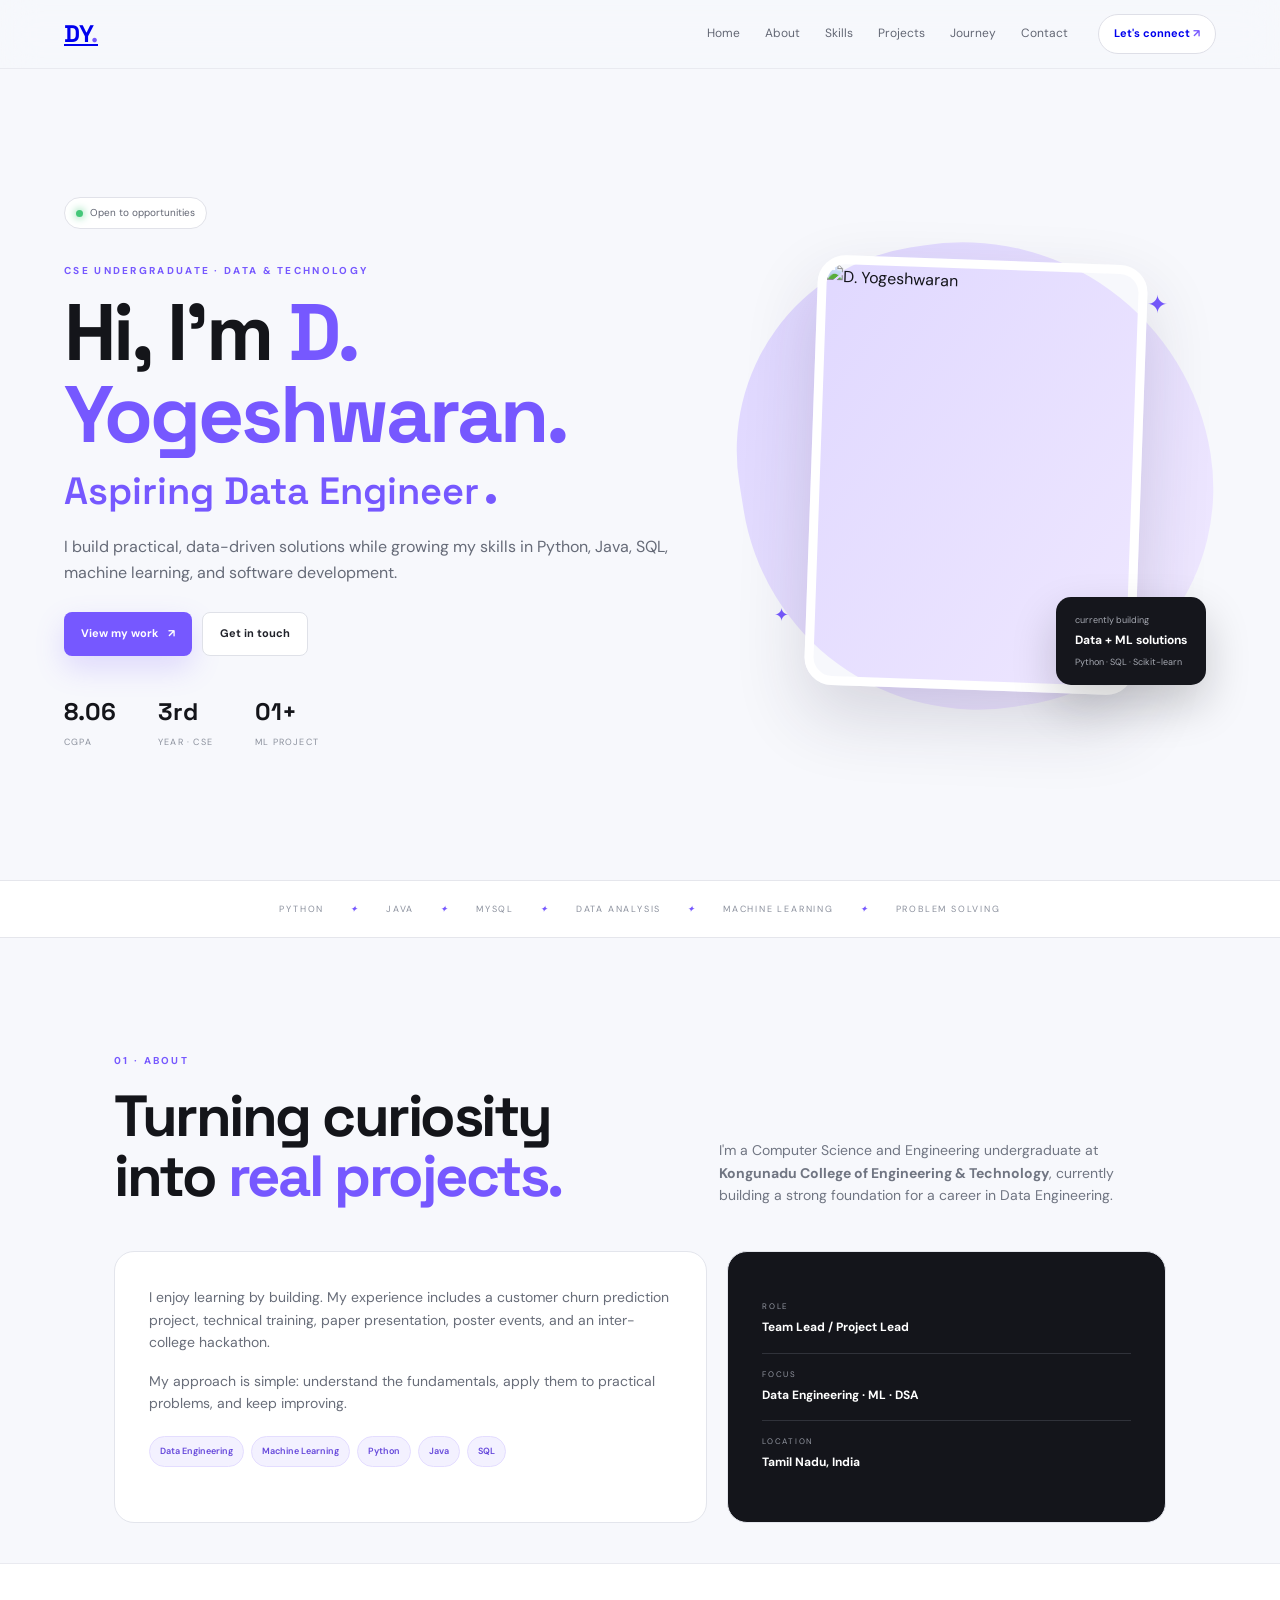
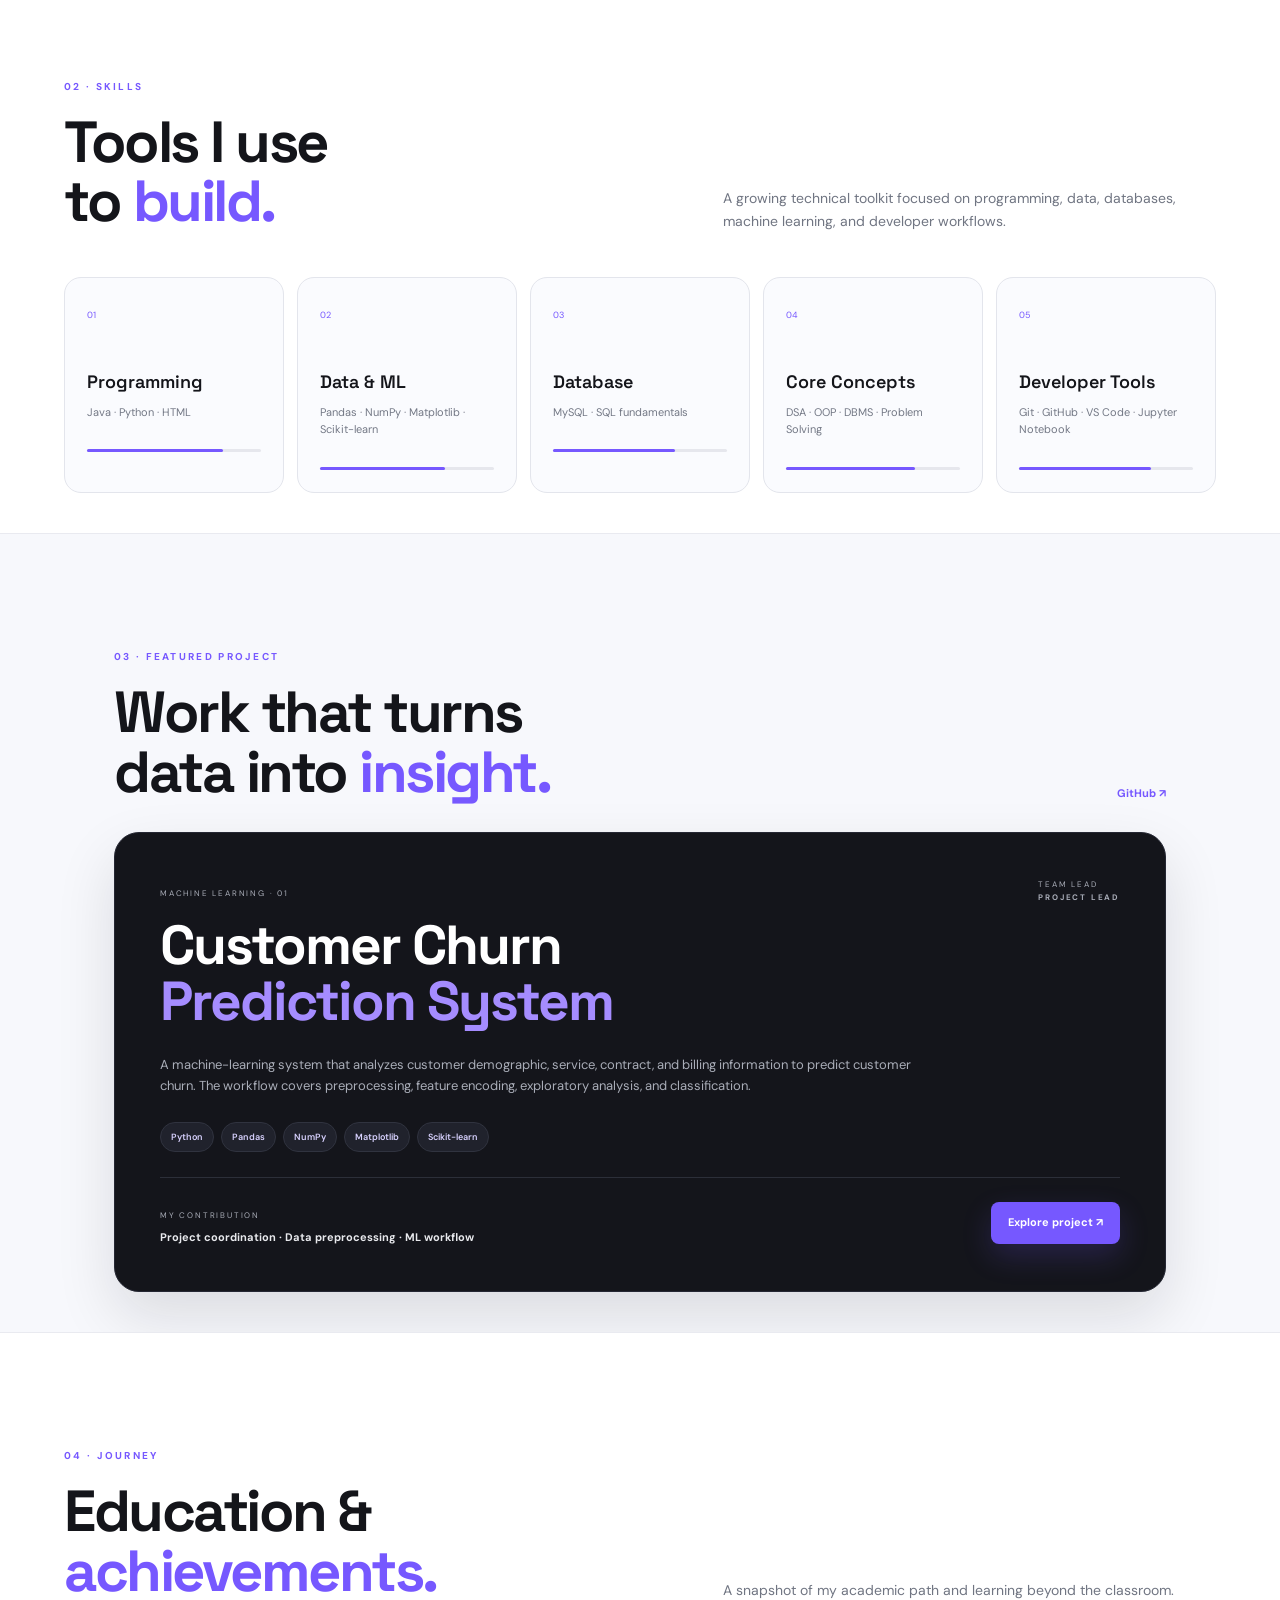
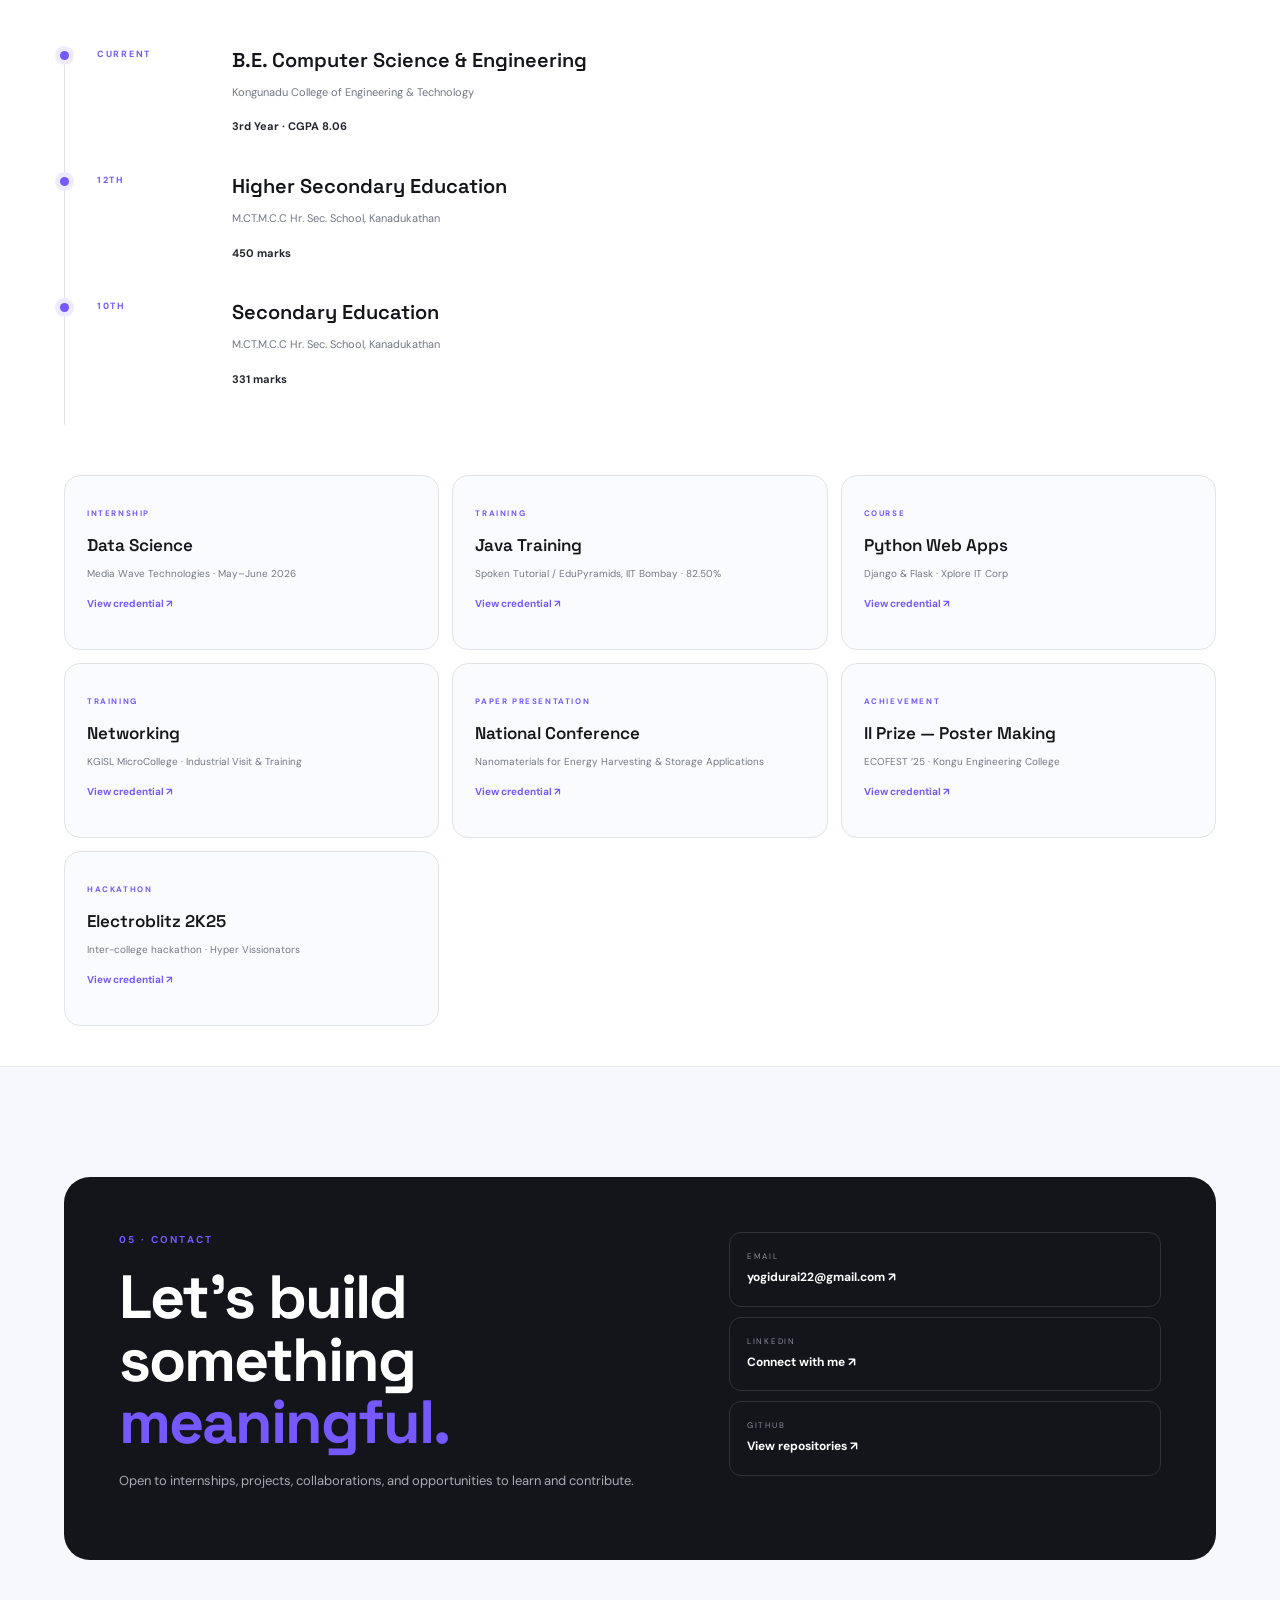
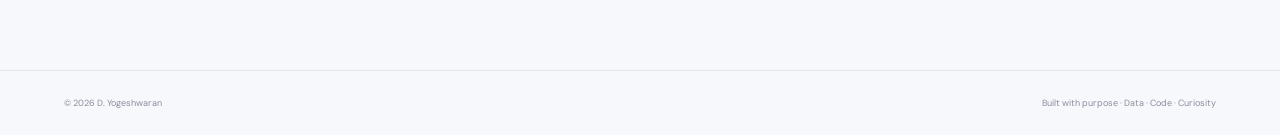
==== index.html @ 5571474c "Add files via upload" ====
<!DOCTYPE html>
<html lang="en">
<head>
<meta charset="UTF-8"><meta name="viewport" content="width=device-width,initial-scale=1.0">
<meta name="description" content="D. Yogeshwaran — CSE undergraduate and aspiring Data Engineer portfolio.">
<title>D. Yogeshwaran — Aspiring Data Engineer</title>
<link rel="preconnect" href="https://fonts.googleapis.com"><link rel="preconnect" href="https://fonts.gstatic.com" crossorigin>
<link href="https://fonts.googleapis.com/css2?family=DM+Sans:wght@400;500;600;700&family=Space+Grotesk:wght@500;600;700&display=swap" rel="stylesheet">
<link rel="stylesheet" href="style.css">
</head>
<body>
<div class="progress" id="progress"></div>
<header class="nav-wrap"><div class="nav">
<a class="logo" href="#home">DY<span>.</span></a>
<button class="hamb" id="hamb">☰</button>
<nav id="nav"><a href="#home">Home</a><a href="#about">About</a><a href="#skills">Skills</a><a href="#projects">Projects</a><a href="#journey">Journey</a><a href="#contact">Contact</a></nav>
<a class="nav-pill" href="mailto:yogidurai22@gmail.com">Let's connect <b>↗</b></a>
</div></header>
<main>
<section class="hero" id="home"><div class="hero-inner">
<div class="hero-copy reveal"><div class="availability"><span></span> Open to opportunities</div>
<p class="kicker">CSE UNDERGRADUATE · DATA & TECHNOLOGY</p>
<h1>Hi, I'm <span>D. Yogeshwaran.</span></h1>
<h2><span id="typing">Aspiring Data Engineer</span><i></i></h2>
<p class="intro">I build practical, data-driven solutions while growing my skills in Python, Java, SQL, machine learning, and software development.</p>
<div class="hero-buttons"><a class="btn solid" href="#projects">View my work <b>↗</b></a><a class="btn outline" href="#contact">Get in touch</a></div>
<div class="mini-stats"><div><b>8.06</b><small>CGPA</small></div><div><b>3rd</b><small>YEAR · CSE</small></div><div><b>01+</b><small>ML PROJECT</small></div></div></div>
<div class="hero-art reveal delay"><div class="blob"></div><div class="photo-card"><img src="assets/profile.jpg" alt="D. Yogeshwaran"></div><div class="code-card"><span>currently building</span><b>Data + ML solutions</b><small>Python · SQL · Scikit-learn</small></div><div class="spark s1">✦</div><div class="spark s2">✦</div></div>
</div></section>
<div class="ticker"><span>PYTHON</span><i>✦</i><span>JAVA</span><i>✦</i><span>MYSQL</span><i>✦</i><span>DATA ANALYSIS</span><i>✦</i><span>MACHINE LEARNING</span><i>✦</i><span>PROBLEM SOLVING</span></div>
<section class="section" id="about"><div class="section-label">01 · ABOUT</div><div class="split-head"><h2>Turning curiosity<br>into <span>real projects.</span></h2><p>I'm a Computer Science and Engineering undergraduate at <b>Kongunadu College of Engineering & Technology</b>, currently building a strong foundation for a career in Data Engineering.</p></div><div class="about-cards"><div class="about-main"><p>I enjoy learning by building. My experience includes a customer churn prediction project, technical training, paper presentation, poster events, and an inter-college hackathon.</p><p>My approach is simple: understand the fundamentals, apply them to practical problems, and keep improving.</p><div class="tags"><span>Data Engineering</span><span>Machine Learning</span><span>Python</span><span>Java</span><span>SQL</span></div></div><div class="info-card"><div><small>ROLE</small><b>Team Lead / Project Lead</b></div><div><small>FOCUS</small><b>Data Engineering · ML · DSA</b></div><div><small>LOCATION</small><b>Tamil Nadu, India</b></div></div></div></section>
<section class="section soft" id="skills"><div class="section-label">02 · SKILLS</div><div class="split-head"><h2>Tools I use<br>to <span>build.</span></h2><p>A growing technical toolkit focused on programming, data, databases, machine learning, and developer workflows.</p></div><div class="skill-grid">
<article><span>01</span><h3>Programming</h3><p>Java · Python · HTML</p><div class="bar"><i style="width:78%"></i></div></article>
<article><span>02</span><h3>Data & ML</h3><p>Pandas · NumPy · Matplotlib · Scikit-learn</p><div class="bar"><i style="width:72%"></i></div></article>
<article><span>03</span><h3>Database</h3><p>MySQL · SQL fundamentals</p><div class="bar"><i style="width:70%"></i></div></article>
<article><span>04</span><h3>Core Concepts</h3><p>DSA · OOP · DBMS · Problem Solving</p><div class="bar"><i style="width:74%"></i></div></article>
<article><span>05</span><h3>Developer Tools</h3><p>Git · GitHub · VS Code · Jupyter Notebook</p><div class="bar"><i style="width:76%"></i></div></article>
</div></section>
<section class="section" id="projects"><div class="section-label">03 · FEATURED PROJECT</div><div class="project-head"><h2>Work that turns<br>data into <span>insight.</span></h2><a href="https://github.com/yogidurai22-eng/customer-churn-prediction-system" target="_blank" rel="noopener">GitHub ↗</a></div><article class="project-card"><div class="project-top"><div><small>MACHINE LEARNING · 01</small><h3>Customer Churn<br><span>Prediction System</span></h3></div><div class="role">TEAM LEAD<br><b>PROJECT LEAD</b></div></div><p>A machine-learning system that analyzes customer demographic, service, contract, and billing information to predict customer churn. The workflow covers preprocessing, feature encoding, exploratory analysis, and classification.</p><div class="project-tags"><span>Python</span><span>Pandas</span><span>NumPy</span><span>Matplotlib</span><span>Scikit-learn</span></div><div class="project-footer"><div><small>MY CONTRIBUTION</small><b>Project coordination · Data preprocessing · ML workflow</b></div><a class="btn solid" href="project-details.html">Explore project ↗</a></div></article></section>
<section class="section soft" id="journey"><div class="section-label">04 · JOURNEY</div><div class="split-head"><h2>Education &<br><span>achievements.</span></h2><p>A snapshot of my academic path and learning beyond the classroom.</p></div><div class="timeline">
<div class="timeline-item"><span>CURRENT</span><div><h3>B.E. Computer Science & Engineering</h3><p>Kongunadu College of Engineering & Technology</p><b>3rd Year · CGPA 8.06</b></div></div>
<div class="timeline-item"><span>12TH</span><div><h3>Higher Secondary Education</h3><p>M.CT.M.C.C Hr. Sec. School, Kanadukathan</p><b>450 marks</b></div></div>
<div class="timeline-item"><span>10TH</span><div><h3>Secondary Education</h3><p>M.CT.M.C.C Hr. Sec. School, Kanadukathan</p><b>331 marks</b></div></div></div>
<div class="credential-grid">
<a href="assets/data-science-internship.pdf" target="_blank"><small>INTERNSHIP</small><h3>Data Science</h3><p>Media Wave Technologies · May–June 2026</p><b>View credential ↗</b></a>
<a href="assets/java-training.pdf" target="_blank"><small>TRAINING</small><h3>Java Training</h3><p>Spoken Tutorial / EduPyramids, IIT Bombay · 82.50%</p><b>View credential ↗</b></a>
<a href="assets/django-flask-course.pdf" target="_blank"><small>COURSE</small><h3>Python Web Apps</h3><p>Django & Flask · Xplore IT Corp</p><b>View credential ↗</b></a>
<a href="assets/networking-training.pdf" target="_blank"><small>TRAINING</small><h3>Networking</h3><p>KGISL MicroCollege · Industrial Visit & Training</p><b>View credential ↗</b></a>
<a href="assets/paper-presentation.pdf" target="_blank"><small>PAPER PRESENTATION</small><h3>National Conference</h3><p>Nanomaterials for Energy Harvesting & Storage Applications</p><b>View credential ↗</b></a>
<a href="assets/ecofest-poster-prize.pdf" target="_blank"><small>ACHIEVEMENT</small><h3>II Prize — Poster Making</h3><p>ECOFEST ’25 · Kongu Engineering College</p><b>View credential ↗</b></a>
<a href="assets/electroblitz-hackathon.pdf" target="_blank"><small>HACKATHON</small><h3>Electroblitz 2K25</h3><p>Inter-college hackathon · Hyper Vissionators</p><b>View credential ↗</b></a>
</div></section>
<section class="contact" id="contact"><div class="contact-inner"><div><div class="section-label">05 · CONTACT</div><h2>Let's build something<br><span>meaningful.</span></h2><p>Open to internships, projects, collaborations, and opportunities to learn and contribute.</p></div><div class="contact-links"><a href="mailto:yogidurai22@gmail.com"><small>EMAIL</small><b>yogidurai22@gmail.com ↗</b></a><a href="https://www.linkedin.com/in/yogesh-waran-430379343" target="_blank" rel="noopener"><small>LINKEDIN</small><b>Connect with me ↗</b></a><a href="https://github.com/yogidurai22-eng" target="_blank" rel="noopener"><small>GITHUB</small><b>View repositories ↗</b></a></div></div></section>
</main><footer><span>© 2026 D. Yogeshwaran</span><span>Built with purpose · Data · Code · Curiosity</span></footer>
<script src="script.js"></script></body></html>
---- style.css ----
*{box-sizing:border-box}html{scroll-behavior:smooth;scroll-padding-top:90px}body{margin:0;background:#f7f8fc;color:#14151a;font-family:'DM Sans',sans-serif;line-height:1.6}.progress{position:fixed;z-index:100;left:0;top:0;height:3px;background:linear-gradient(90deg,#7658ff,#a76bff);width:0}.nav-wrap{position:fixed;z-index:50;top:0;left:0;right:0;padding:14px 5%;background:rgba(247,248,252,.78);backdrop-filter:blur(18px);border-bottom:1px solid #e9eaf0}.nav{max-width:1180px;margin:auto;display:flex;align-items:center;gap:30px}.logo{font:700 24px 'Space Grotesk';margin-right:auto}.logo span,h1 span,h2 span,.section-label,.kicker{color:#7658ff}.nav nav{display:flex;gap:25px}.nav nav a{font-size:12px;color:#636875;text-decoration:none}.nav nav a:hover{color:#14151a}.nav-pill{font-size:11px;font-weight:700;text-decoration:none;border:1px solid #dedfe7;padding:10px 15px;border-radius:30px;background:#fff}.nav-pill b{color:#7658ff}.hamb{display:none;border:0;background:none;font-size:21px}.hero{padding:150px 5% 80px;overflow:hidden}.hero-inner{max-width:1180px;margin:auto;display:grid;grid-template-columns:1.12fr .88fr;align-items:center;gap:60px;min-height:650px}.availability{display:inline-flex;align-items:center;gap:7px;padding:7px 11px;border:1px solid #e1e2e9;background:#fff;border-radius:30px;font-size:10px;color:#616572;margin-bottom:24px}.availability span{width:7px;height:7px;border-radius:50%;background:#44c779;box-shadow:0 0 8px #44c779}.kicker{font-size:10px;letter-spacing:2.3px;font-weight:700}.hero h1{font:700 clamp(50px,6.5vw,80px)/1.02 'Space Grotesk';letter-spacing:-3px;margin:13px 0}.hero h2{font:600 clamp(25px,3vw,38px)/1.2 'Space Grotesk';margin:0}.hero h2 i{display:inline-block;width:10px;height:10px;background:#7658ff;border-radius:50%;margin-left:7px}.intro{max-width:650px;color:#666b78;font-size:16px;margin:20px 0 27px}.hero-buttons{display:flex;gap:10px;flex-wrap:wrap}.btn{display:inline-flex;align-items:center;gap:10px;padding:12px 17px;border-radius:8px;text-decoration:none;font-size:11px;font-weight:700;transition:.25s}.btn.solid{background:#7658ff;color:#fff;box-shadow:0 12px 30px rgba(118,88,255,.2)}.btn.solid:hover{transform:translateY(-2px)}.btn.outline{border:1px solid #dfe1e8;background:#fff;color:#20222a}.mini-stats{display:flex;gap:42px;margin-top:40px}.mini-stats b{font:700 24px 'Space Grotesk';display:block}.mini-stats small{font-size:9px;color:#8b909c;letter-spacing:1.2px}.hero-art{position:relative;min-height:560px;display:flex;justify-content:center;align-items:center}.blob{position:absolute;width:470px;height:470px;border-radius:45% 55% 48% 52%;background:linear-gradient(135deg,#ded6ff,#f0e9ff);transform:rotate(-9deg)}.photo-card{position:relative;z-index:2;width:330px;height:430px;border-radius:28px;overflow:hidden;border:9px solid #fff;box-shadow:0 30px 70px rgba(42,36,69,.16);transform:rotate(2deg)}.photo-card img{width:100%;height:100%;object-fit:cover}.code-card{position:absolute;z-index:3;right:2%;bottom:70px;background:#15161c;color:#fff;border-radius:15px;padding:16px 19px;box-shadow:0 20px 45px rgba(15,16,22,.2)}.code-card span,.code-card small{display:block;color:#a7aab3;font-size:9px}.code-card b{display:block;font-size:12px;margin:4px 0}.spark{position:absolute;color:#7658ff;font-size:25px}.s1{top:90px;right:10%}.s2{bottom:125px;left:8%;font-size:18px}.ticker{border-block:1px solid #e5e6ec;display:flex;justify-content:center;gap:26px;align-items:center;height:58px;color:#8b909d;font-size:9px;letter-spacing:1.8px;background:#fff}.ticker i{color:#7658ff}.section{max-width:1180px;margin:auto;padding:115px 5% 40px}.section.soft{max-width:none;background:#fff;border-block:1px solid #e9eaf0}.section.soft>*{max-width:1180px;margin-left:auto;margin-right:auto}.section-label{font-size:10px;letter-spacing:2.3px;font-weight:700;margin-bottom:18px}.split-head{display:grid;grid-template-columns:1fr .85fr;gap:80px;align-items:end;margin-bottom:45px}.split-head h2,.project-head h2{font:700 clamp(38px,5vw,58px)/1.03 'Space Grotesk';letter-spacing:-2.5px;margin:0}.split-head>p{font-size:14px;color:#707582;margin:0}.about-cards{display:grid;grid-template-columns:1.15fr .85fr;gap:20px}.about-main,.info-card{background:#fff;border:1px solid #e3e5ec;border-radius:20px;padding:34px}.about-main p{color:#686d79;font-size:14px;margin-top:0}.about-main p+p{margin-top:16px}.tags{display:flex;flex-wrap:wrap;gap:7px;margin-top:22px}.tags span,.project-tags span{padding:7px 10px;background:#f3f1ff;border:1px solid #e4ddff;color:#6547db;border-radius:30px;font-size:9px;font-weight:600}.info-card{background:#14151b;color:#fff}.info-card div{padding:14px 0;border-bottom:1px solid #30323a}.info-card div:last-child{border:0}.info-card small{display:block;color:#9296a0;font-size:8px;letter-spacing:1.7px}.info-card b{font-size:12px}.skill-grid{display:grid;grid-template-columns:repeat(5,1fr);gap:13px}.skill-grid article{background:#fafbfe;border:1px solid #e3e5ec;border-radius:17px;padding:22px;min-height:205px}.skill-grid article>span{color:#7658ff;font-size:9px}.skill-grid h3{font:600 18px 'Space Grotesk';margin:44px 0 8px}.skill-grid p{color:#737885;font-size:11px}.bar{height:3px;background:#e6e7ed;margin-top:28px;border-radius:10px}.bar i{display:block;height:100%;background:#7658ff;border-radius:10px}.project-head{display:flex;justify-content:space-between;align-items:end;margin-bottom:30px}.project-head>a{font-size:11px;color:#7658ff;text-decoration:none;font-weight:700}.project-card{background:#14151b;color:#fff;border-radius:25px;padding:45px;border:1px solid #252733;box-shadow:0 25px 60px rgba(17,18,25,.12)}.project-top{display:flex;justify-content:space-between;gap:25px}.project-top small,.project-card .role,.project-footer small{font-size:8px;letter-spacing:1.8px;color:#a9adb8}.project-card h3{font:700 clamp(32px,4.5vw,55px)/1.02 'Space Grotesk';letter-spacing:-2px;margin:13px 0}.project-card h3 span{color:#a58cff}.project-card>p{max-width:780px;color:#a9adb8;font-size:13px}.project-tags{display:flex;gap:7px;flex-wrap:wrap;margin:25px 0}.project-tags span{background:#20222c;border-color:#30333f;color:#d8d2ff}.project-footer{display:flex;justify-content:space-between;align-items:center;gap:25px;border-top:1px solid #2c2f39;padding-top:22px}.project-footer b{display:block;font-size:11px;color:#e8e9ed;margin-top:3px}.timeline{border-left:1px solid #dfe1e8;margin-bottom:50px}.timeline-item{position:relative;display:grid;grid-template-columns:110px 1fr;gap:25px;padding:0 0 35px 32px}.timeline-item:before{content:'';position:absolute;left:-5px;top:4px;width:9px;height:9px;background:#7658ff;border-radius:50%;box-shadow:0 0 0 5px #eeeaff}.timeline-item>span{font-size:9px;letter-spacing:1.7px;color:#7658ff;font-weight:700}.timeline-item h3{font:600 20px 'Space Grotesk';margin:0}.timeline-item p,.timeline-item b{font-size:11px;color:#727784}.timeline-item b{color:#252730}.credential-grid{display:grid;grid-template-columns:repeat(3,1fr);gap:13px}.credential-grid a{display:block;text-decoration:none;color:#16171c;background:#fafbfe;border:1px solid #e1e3ea;border-radius:16px;padding:22px;min-height:175px;transition:.25s}.credential-grid a:hover{transform:translateY(-4px);border-color:#cfc5ff;box-shadow:0 14px 30px rgba(49,38,100,.08)}.credential-grid small{font-size:8px;letter-spacing:1.6px;color:#7658ff;font-weight:700}.credential-grid h3{font:600 17px 'Space Grotesk';margin:10px 0 6px}.credential-grid p{font-size:10px;color:#747986}.credential-grid b{display:block;color:#7658ff;font-size:10px;margin-top:14px}.contact{padding:110px 5%}.contact-inner{max-width:1180px;margin:auto;border-radius:26px;background:#14151b;color:#fff;padding:55px;display:grid;grid-template-columns:1fr .8fr;gap:70px}.contact h2{font:700 clamp(40px,5vw,61px)/1.02 'Space Grotesk';letter-spacing:-2px;margin:0}.contact p{color:#a8abb4;font-size:13px;max-width:570px;margin-top:18px}.contact-links{display:flex;flex-direction:column;gap:10px}.contact-links a{padding:17px;border:1px solid #30323a;border-radius:12px;text-decoration:none;color:#fff}.contact-links a:hover{border-color:#7658ff}.contact-links small{display:block;font-size:8px;letter-spacing:1.7px;color:#898e99}.contact-links b{font-size:12px}.details{max-width:1050px;margin:auto;padding:145px 5% 100px}.details h1{font:700 clamp(50px,7vw,82px)/1 'Space Grotesk';letter-spacing:-3px;margin:0}.details .lead{max-width:720px;color:#707582;font-size:16px;margin:20px 0 50px}.detail-grid{display:grid;grid-template-columns:1fr 1fr;gap:14px;margin-bottom:30px}.detail-grid article{background:#fff;border:1px solid #e0e2e9;border-radius:17px;padding:28px}.detail-grid small{font-size:8px;letter-spacing:1.7px;color:#7658ff}.detail-grid h2{font:600 21px 'Space Grotesk'}.detail-grid p,.detail-grid li{font-size:12px;color:#737884}.detail-grid ol{padding-left:18px}footer{padding:25px 5%;border-top:1px solid #e5e6ec;display:flex;justify-content:space-between;color:#888e9a;font-size:9px}.reveal{opacity:0;transform:translateY(18px);transition:.7s}.reveal.show{opacity:1;transform:none}.delay{transition-delay:.12s}
@media(max-width:900px){.nav nav{display:none}.nav nav.open{display:flex;position:absolute;top:68px;left:0;right:0;padding:20px 6%;background:rgba(247,248,252,.98);flex-direction:column;border-bottom:1px solid #e4e5eb}.hamb{display:block}.hero-inner{grid-template-columns:1fr}.hero-art{order:-1;min-height:470px}.skill-grid{grid-template-columns:repeat(2,1fr)}.credential-grid{grid-template-columns:repeat(2,1fr)}.about-cards,.split-head,.contact-inner{grid-template-columns:1fr}.project-footer{align-items:flex-start;flex-direction:column}}
@media(max-width:620px){.hero{padding-top:110px}.hero h1{font-size:48px;letter-spacing:-2px}.hero-art{min-height:400px}.photo-card{width:260px;height:340px}.blob{width:360px;height:360px}.code-card{right:0;bottom:25px}.ticker{justify-content:flex-start;padding-left:20px;overflow:hidden}.ticker span:nth-of-type(n+5),.ticker i:nth-of-type(n+5){display:none}.section{padding-top:80px}.skill-grid,.credential-grid,.detail-grid{grid-template-columns:1fr}.project-card,.contact-inner{padding:28px}.project-top{flex-direction:column}.timeline-item{grid-template-columns:1fr;gap:3px}.contact{padding:80px 5%}footer{flex-direction:column;gap:5px}}
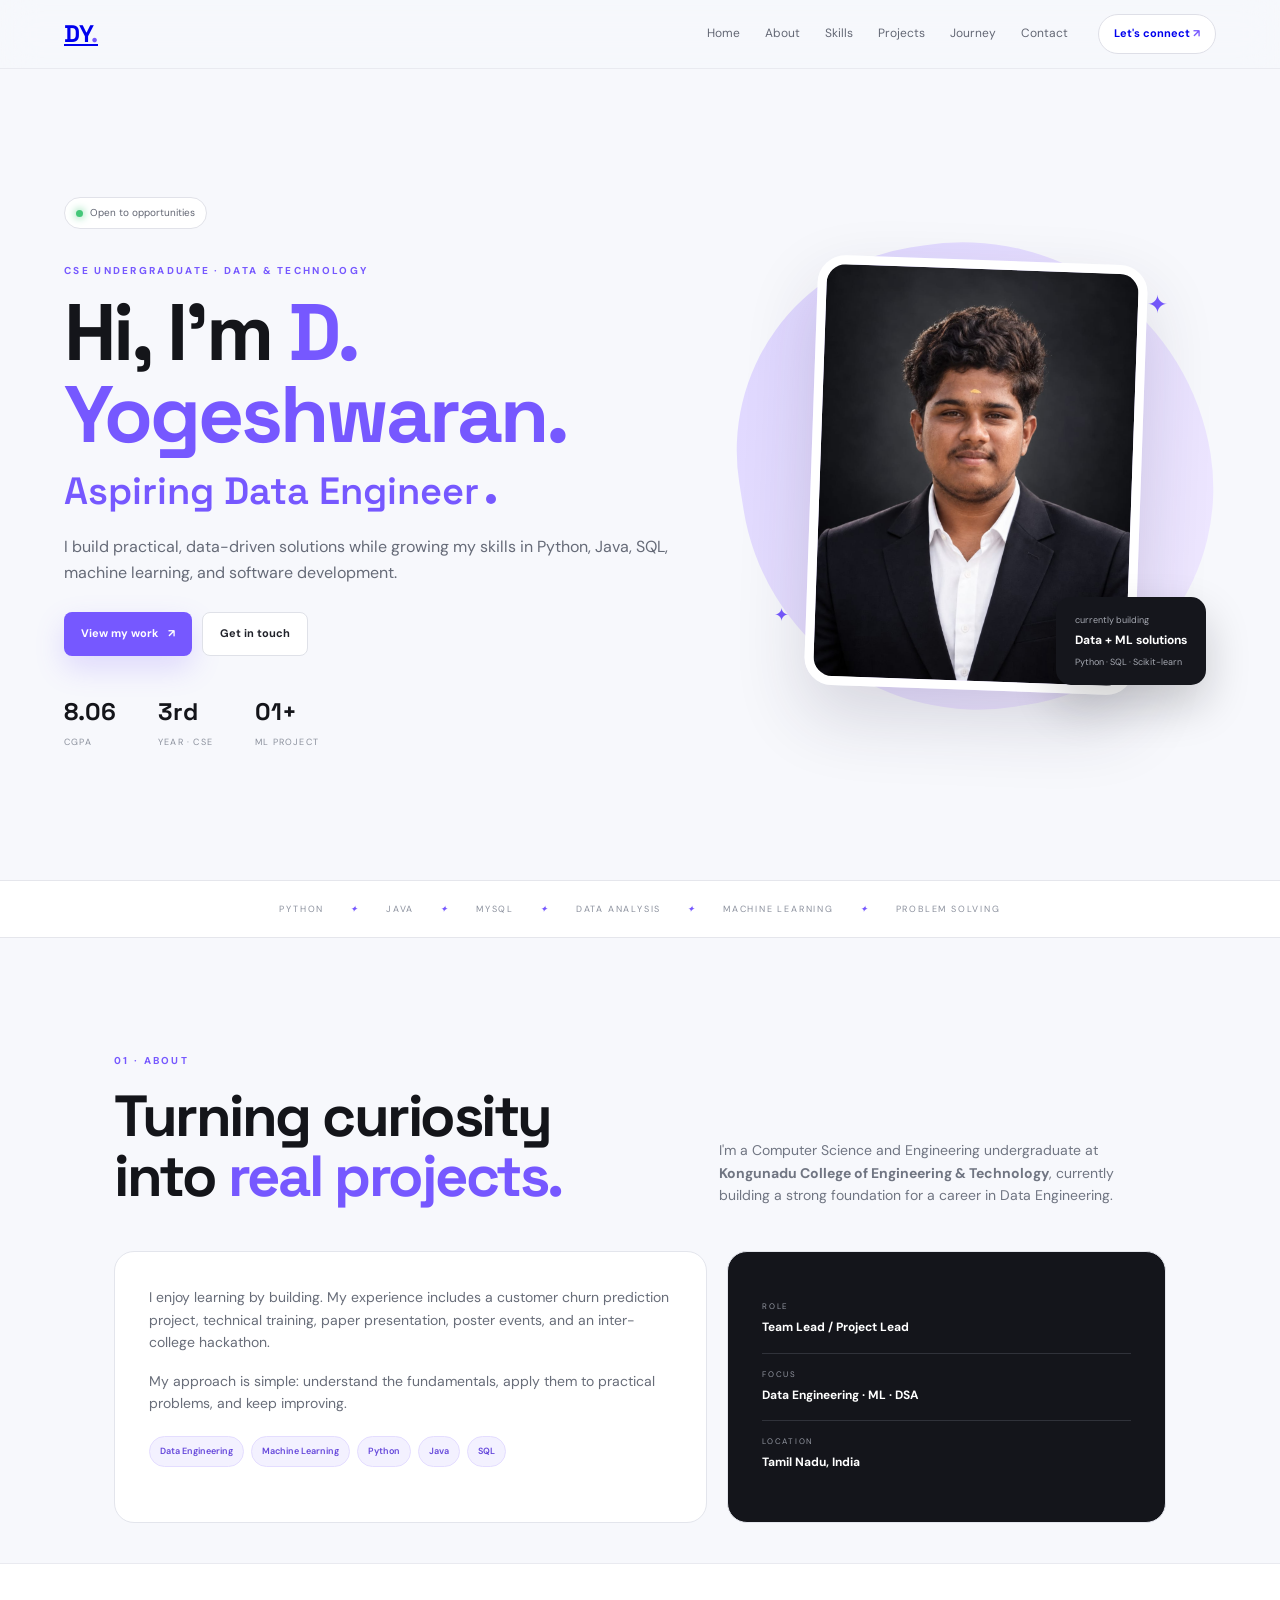
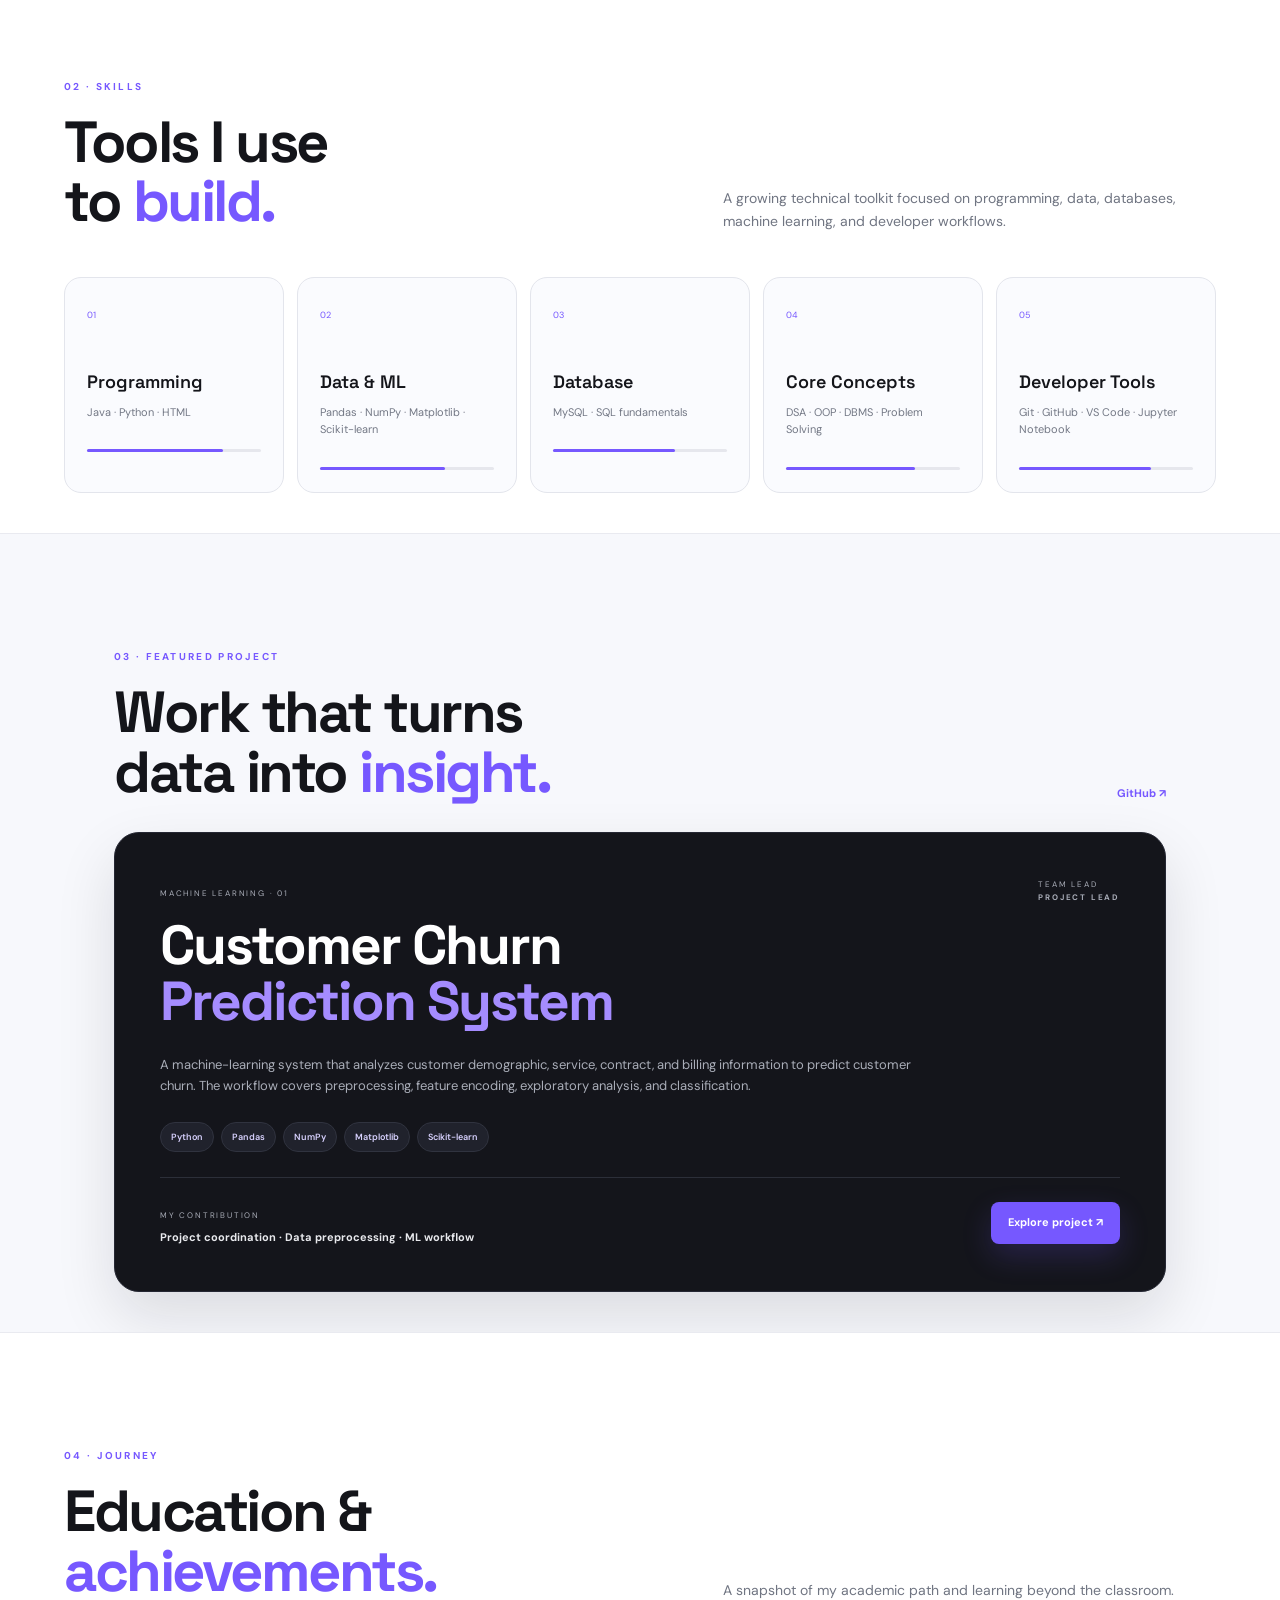
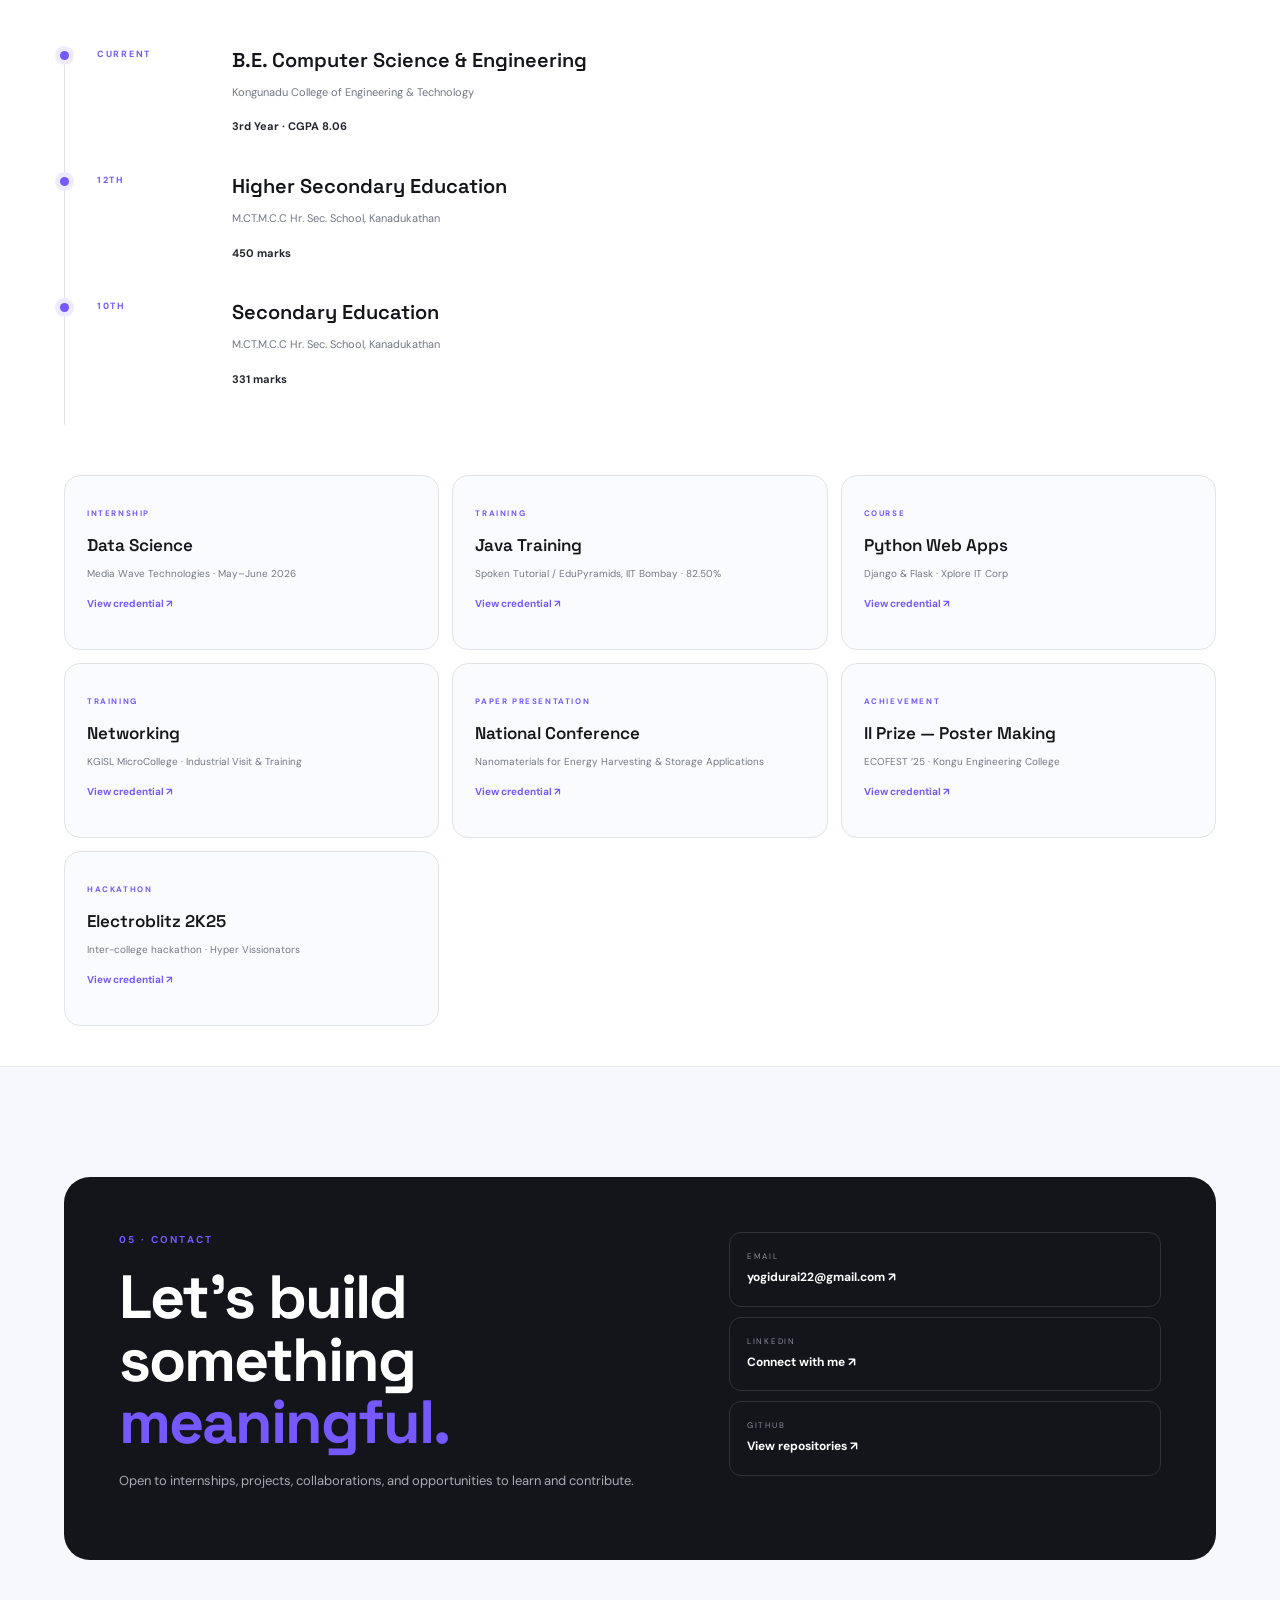
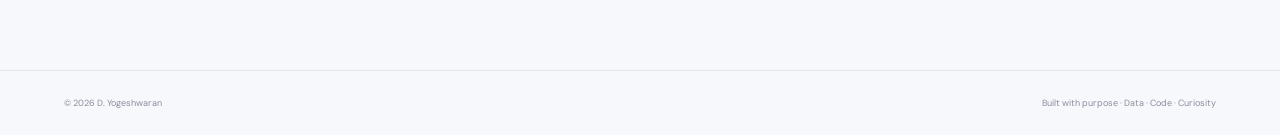
==== commit b94a7499: "Add files via upload" ====
--- a/index.html
+++ b/index.html
@@ -25,7 +25,7 @@
 <p class="intro">I build practical, data-driven solutions while growing my skills in Python, Java, SQL, machine learning, and software development.</p>
 <div class="hero-buttons"><a class="btn solid" href="#projects">View my work <b>↗</b></a><a class="btn outline" href="#contact">Get in touch</a></div>
 <div class="mini-stats"><div><b>8.06</b><small>CGPA</small></div><div><b>3rd</b><small>YEAR · CSE</small></div><div><b>01+</b><small>ML PROJECT</small></div></div></div>
-<div class="hero-art reveal delay"><div class="blob"></div><div class="photo-card"><img src="assets/profile.jpg" alt="D. Yogeshwaran"></div><div class="code-card"><span>currently building</span><b>Data + ML solutions</b><small>Python · SQL · Scikit-learn</small></div><div class="spark s1">✦</div><div class="spark s2">✦</div></div>
+<div class="hero-art reveal delay"><div class="blob"></div><div class="photo-card"><img src="profile.jpg" alt="D. Yogeshwaran"></div><div class="code-card"><span>currently building</span><b>Data + ML solutions</b><small>Python · SQL · Scikit-learn</small></div><div class="spark s1">✦</div><div class="spark s2">✦</div></div>
 </div></section>
 <div class="ticker"><span>PYTHON</span><i>✦</i><span>JAVA</span><i>✦</i><span>MYSQL</span><i>✦</i><span>DATA ANALYSIS</span><i>✦</i><span>MACHINE LEARNING</span><i>✦</i><span>PROBLEM SOLVING</span></div>
 <section class="section" id="about"><div class="section-label">01 · ABOUT</div><div class="split-head"><h2>Turning curiosity<br>into <span>real projects.</span></h2><p>I'm a Computer Science and Engineering undergraduate at <b>Kongunadu College of Engineering & Technology</b>, currently building a strong foundation for a career in Data Engineering.</p></div><div class="about-cards"><div class="about-main"><p>I enjoy learning by building. My experience includes a customer churn prediction project, technical training, paper presentation, poster events, and an inter-college hackathon.</p><p>My approach is simple: understand the fundamentals, apply them to practical problems, and keep improving.</p><div class="tags"><span>Data Engineering</span><span>Machine Learning</span><span>Python</span><span>Java</span><span>SQL</span></div></div><div class="info-card"><div><small>ROLE</small><b>Team Lead / Project Lead</b></div><div><small>FOCUS</small><b>Data Engineering · ML · DSA</b></div><div><small>LOCATION</small><b>Tamil Nadu, India</b></div></div></div></section>
@@ -42,13 +42,13 @@
 <div class="timeline-item"><span>12TH</span><div><h3>Higher Secondary Education</h3><p>M.CT.M.C.C Hr. Sec. School, Kanadukathan</p><b>450 marks</b></div></div>
 <div class="timeline-item"><span>10TH</span><div><h3>Secondary Education</h3><p>M.CT.M.C.C Hr. Sec. School, Kanadukathan</p><b>331 marks</b></div></div></div>
 <div class="credential-grid">
-<a href="assets/data-science-internship.pdf" target="_blank"><small>INTERNSHIP</small><h3>Data Science</h3><p>Media Wave Technologies · May–June 2026</p><b>View credential ↗</b></a>
-<a href="assets/java-training.pdf" target="_blank"><small>TRAINING</small><h3>Java Training</h3><p>Spoken Tutorial / EduPyramids, IIT Bombay · 82.50%</p><b>View credential ↗</b></a>
-<a href="assets/django-flask-course.pdf" target="_blank"><small>COURSE</small><h3>Python Web Apps</h3><p>Django & Flask · Xplore IT Corp</p><b>View credential ↗</b></a>
-<a href="assets/networking-training.pdf" target="_blank"><small>TRAINING</small><h3>Networking</h3><p>KGISL MicroCollege · Industrial Visit & Training</p><b>View credential ↗</b></a>
-<a href="assets/paper-presentation.pdf" target="_blank"><small>PAPER PRESENTATION</small><h3>National Conference</h3><p>Nanomaterials for Energy Harvesting & Storage Applications</p><b>View credential ↗</b></a>
-<a href="assets/ecofest-poster-prize.pdf" target="_blank"><small>ACHIEVEMENT</small><h3>II Prize — Poster Making</h3><p>ECOFEST ’25 · Kongu Engineering College</p><b>View credential ↗</b></a>
-<a href="assets/electroblitz-hackathon.pdf" target="_blank"><small>HACKATHON</small><h3>Electroblitz 2K25</h3><p>Inter-college hackathon · Hyper Vissionators</p><b>View credential ↗</b></a>
+<a href="data-science-internship.pdf" target="_blank"><small>INTERNSHIP</small><h3>Data Science</h3><p>Media Wave Technologies · May–June 2026</p><b>View credential ↗</b></a>
+<a href="java-training.pdf" target="_blank"><small>TRAINING</small><h3>Java Training</h3><p>Spoken Tutorial / EduPyramids, IIT Bombay · 82.50%</p><b>View credential ↗</b></a>
+<a href="django-flask-course.pdf" target="_blank"><small>COURSE</small><h3>Python Web Apps</h3><p>Django & Flask · Xplore IT Corp</p><b>View credential ↗</b></a>
+<a href="networking-training.pdf" target="_blank"><small>TRAINING</small><h3>Networking</h3><p>KGISL MicroCollege · Industrial Visit & Training</p><b>View credential ↗</b></a>
+<a href="paper-presentation.pdf" target="_blank"><small>PAPER PRESENTATION</small><h3>National Conference</h3><p>Nanomaterials for Energy Harvesting & Storage Applications</p><b>View credential ↗</b></a>
+<a href="ecofest-poster-prize.pdf" target="_blank"><small>ACHIEVEMENT</small><h3>II Prize — Poster Making</h3><p>ECOFEST ’25 · Kongu Engineering College</p><b>View credential ↗</b></a>
+<a href="electroblitz-hackathon.pdf" target="_blank"><small>HACKATHON</small><h3>Electroblitz 2K25</h3><p>Inter-college hackathon · Hyper Vissionators</p><b>View credential ↗</b></a>
 </div></section>
 <section class="contact" id="contact"><div class="contact-inner"><div><div class="section-label">05 · CONTACT</div><h2>Let's build something<br><span>meaningful.</span></h2><p>Open to internships, projects, collaborations, and opportunities to learn and contribute.</p></div><div class="contact-links"><a href="mailto:yogidurai22@gmail.com"><small>EMAIL</small><b>yogidurai22@gmail.com ↗</b></a><a href="https://www.linkedin.com/in/yogesh-waran-430379343" target="_blank" rel="noopener"><small>LINKEDIN</small><b>Connect with me ↗</b></a><a href="https://github.com/yogidurai22-eng" target="_blank" rel="noopener"><small>GITHUB</small><b>View repositories ↗</b></a></div></div></section>
 </main><footer><span>© 2026 D. Yogeshwaran</span><span>Built with purpose · Data · Code · Curiosity</span></footer>
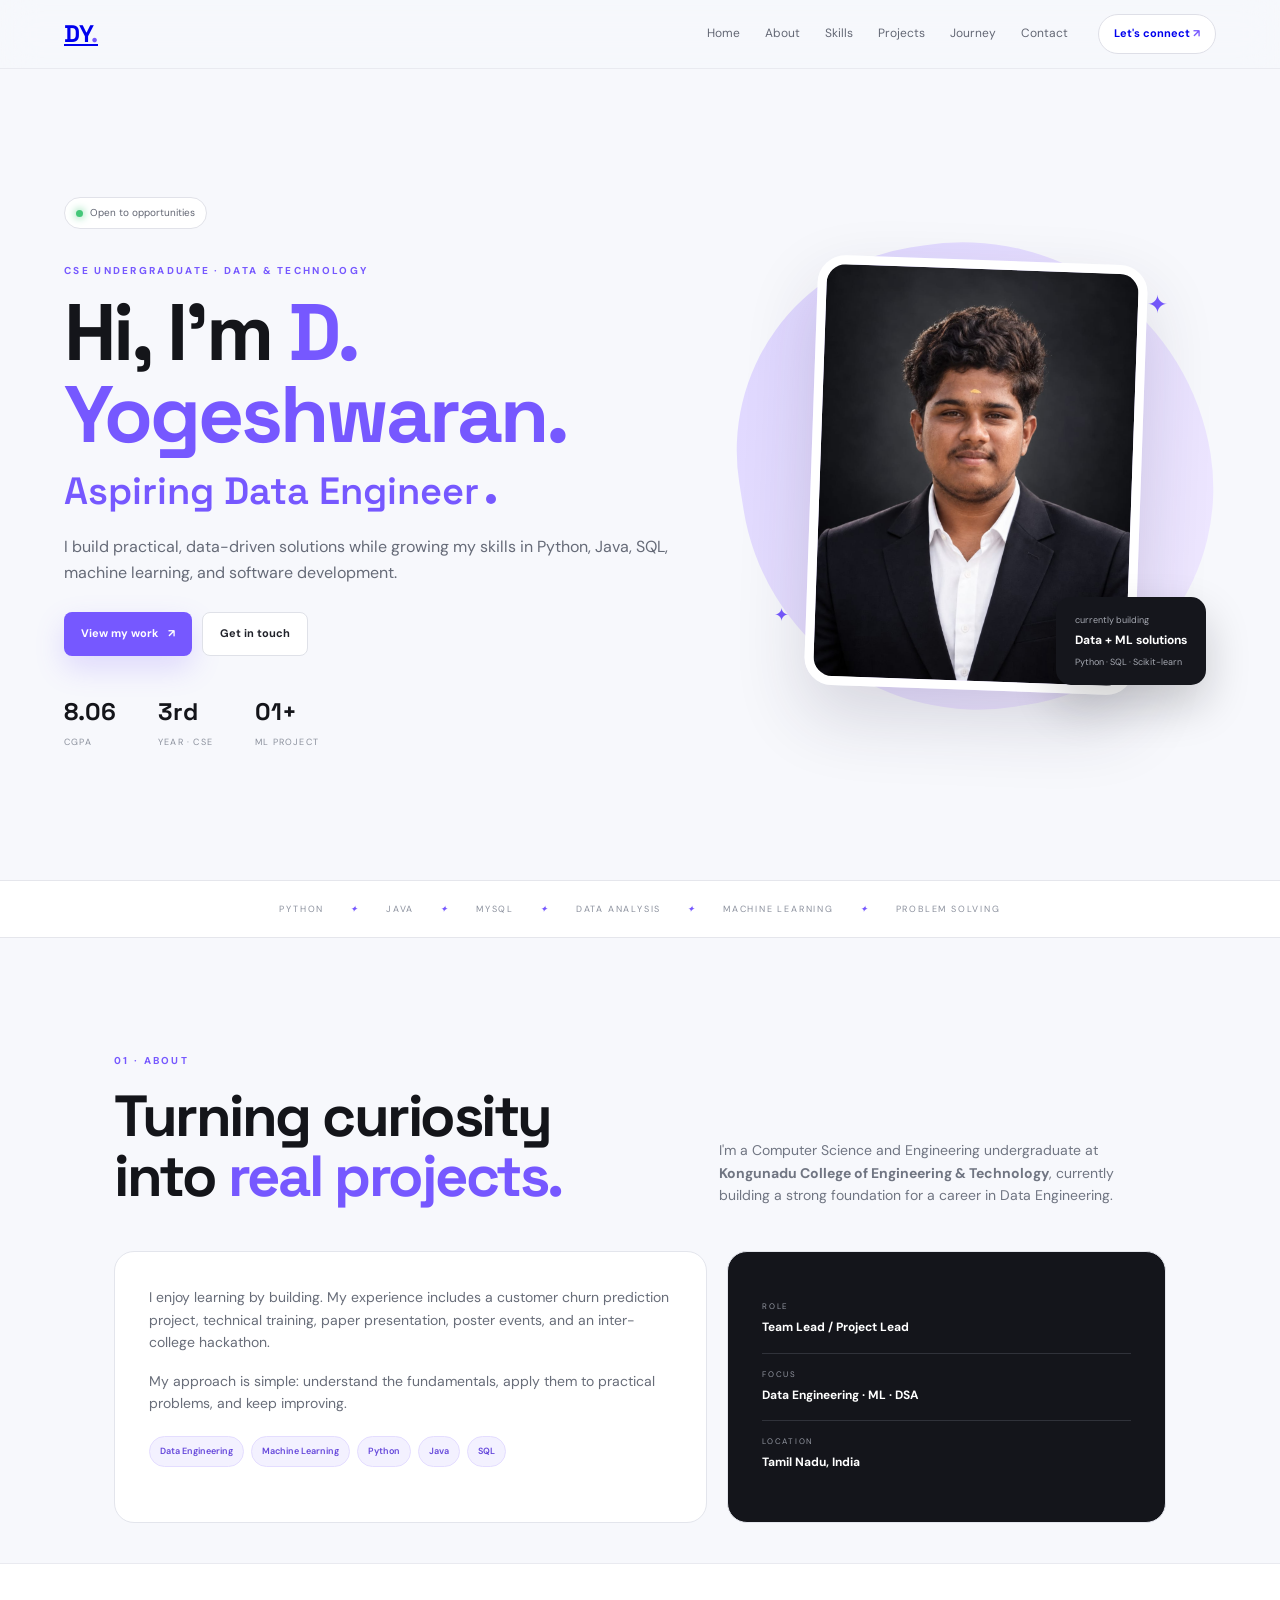
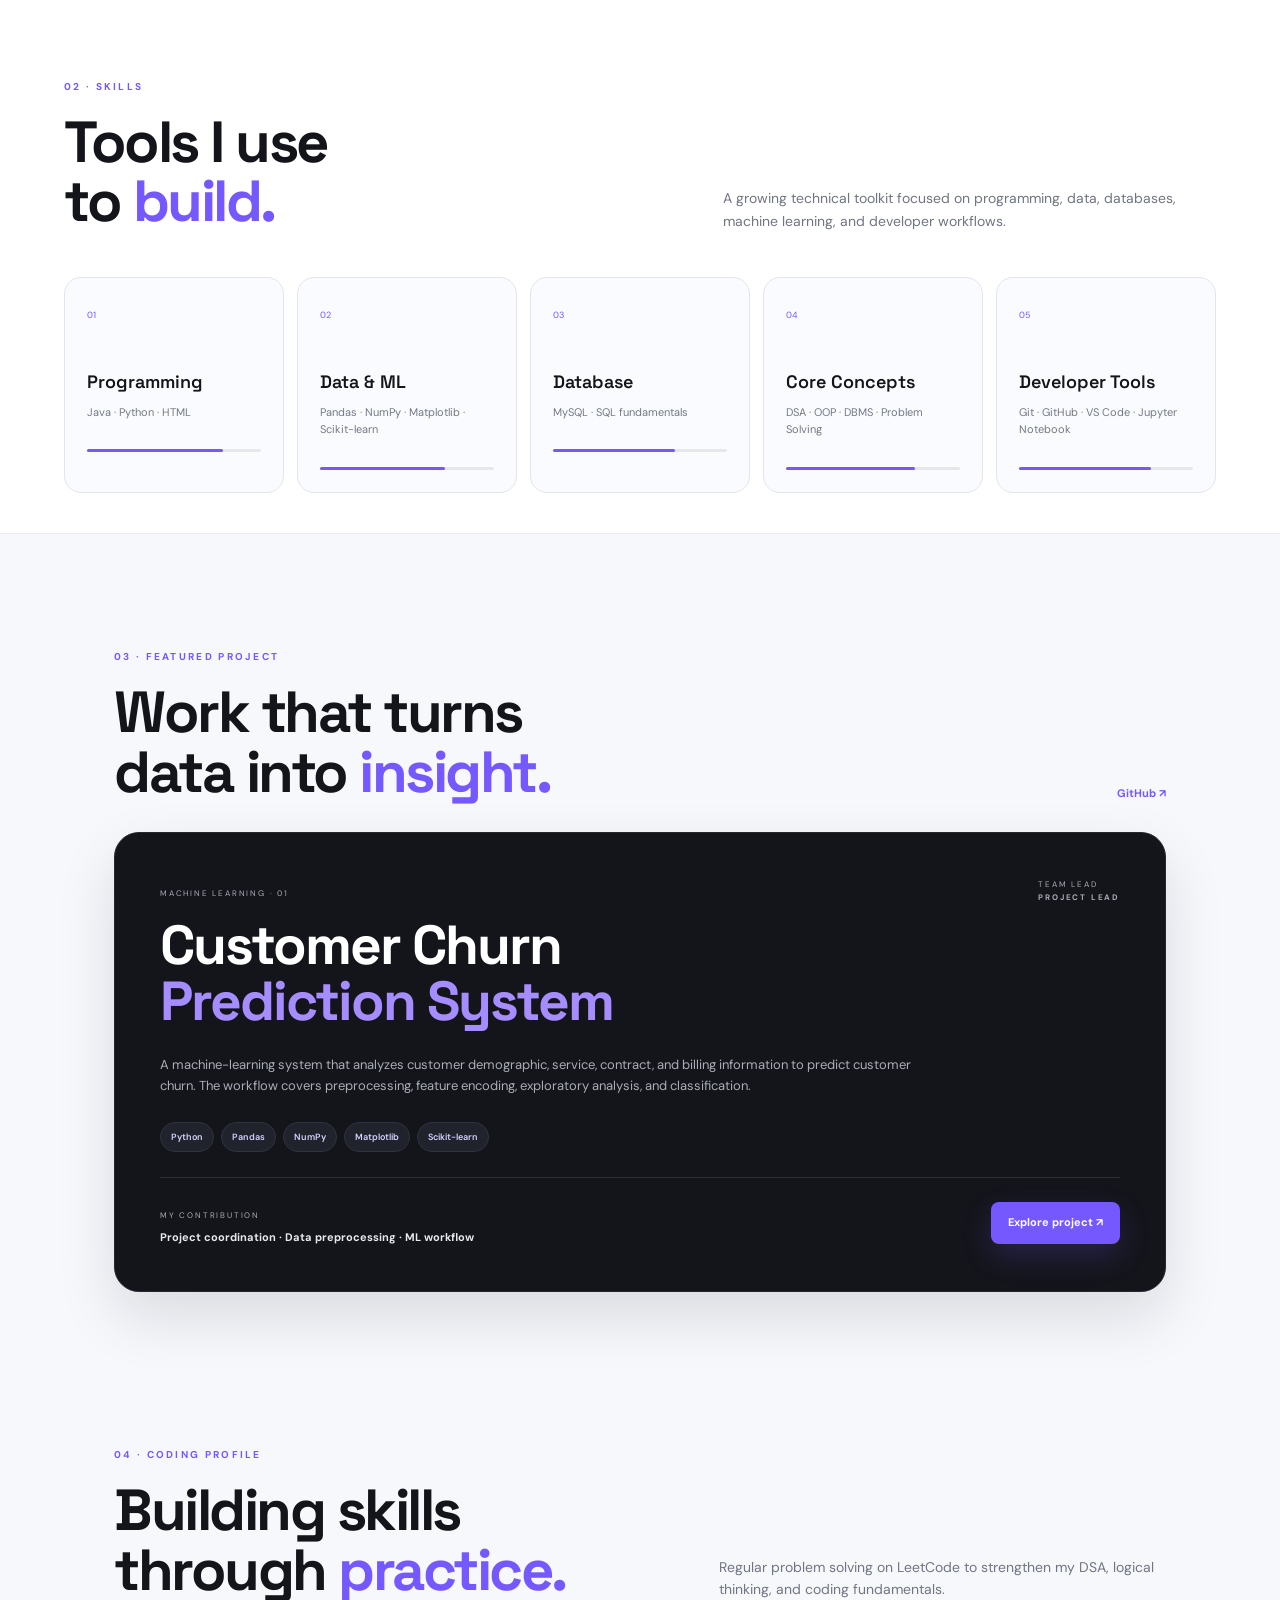
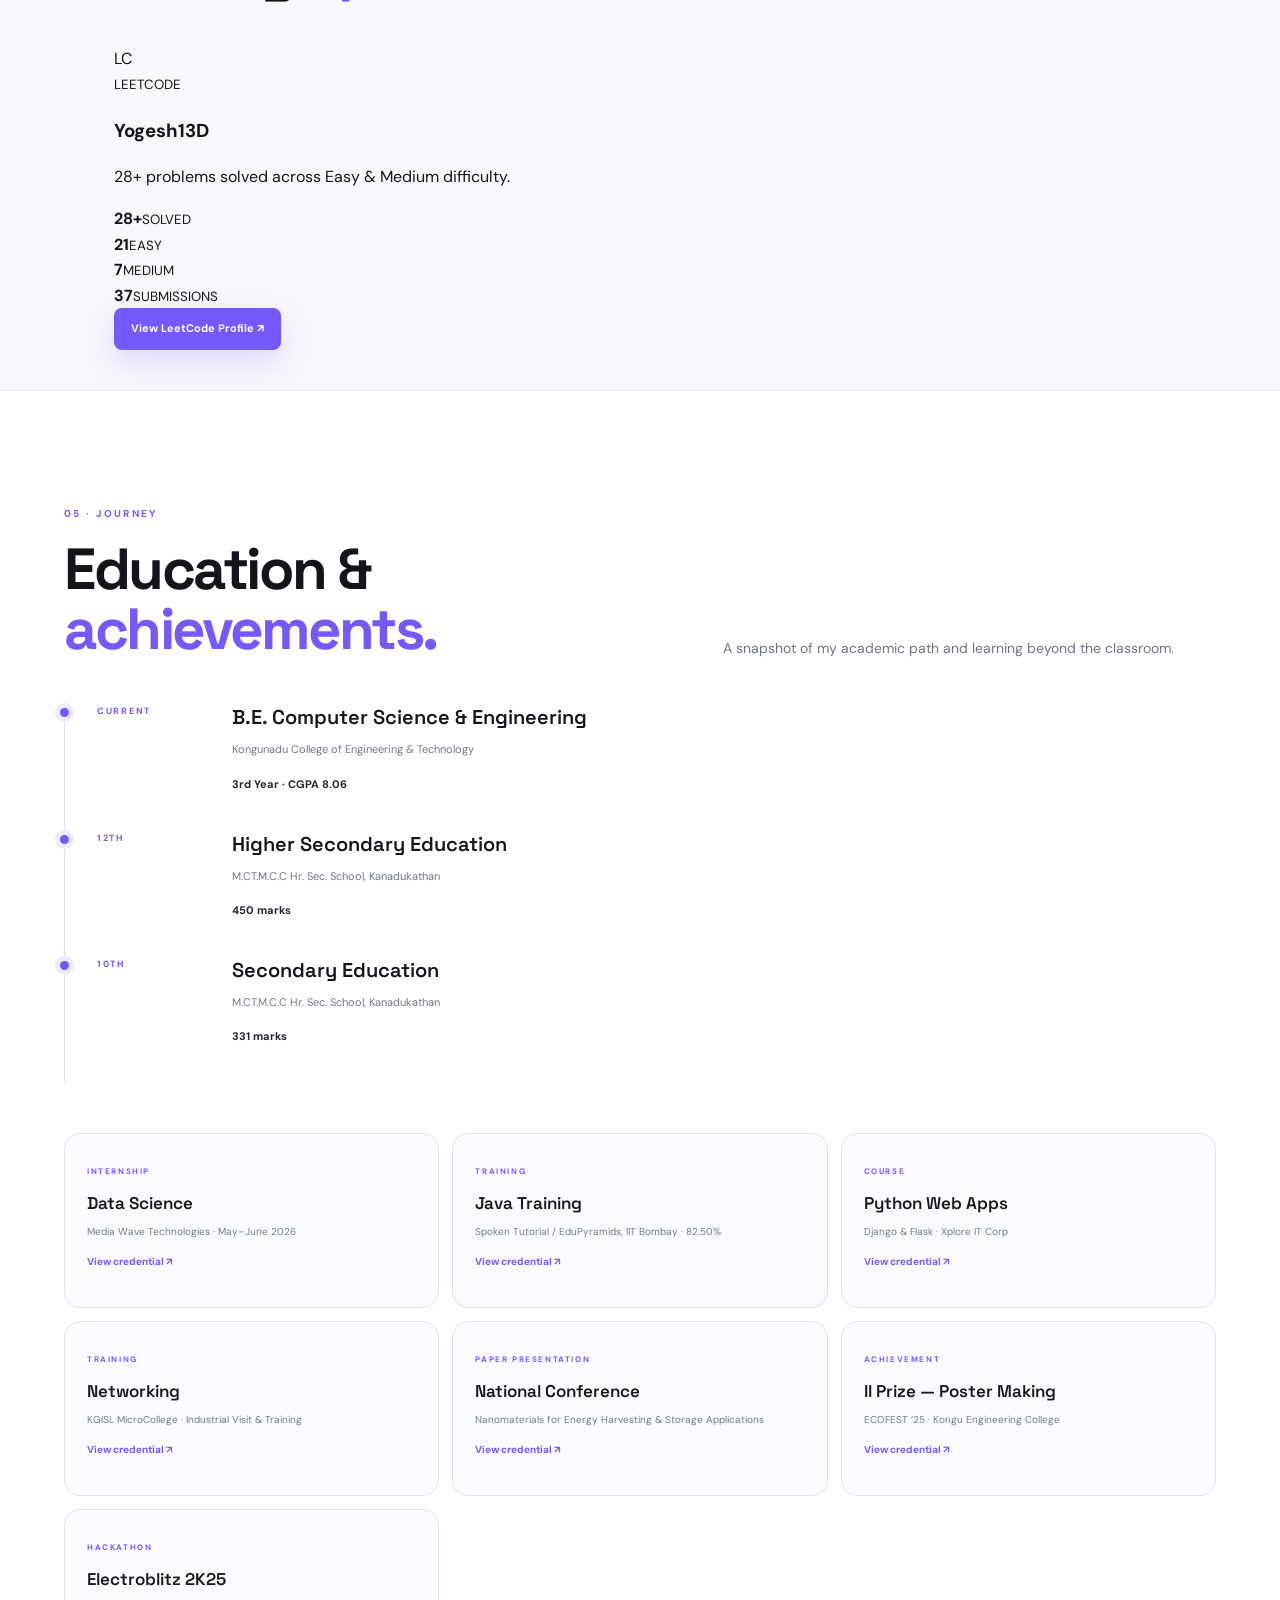
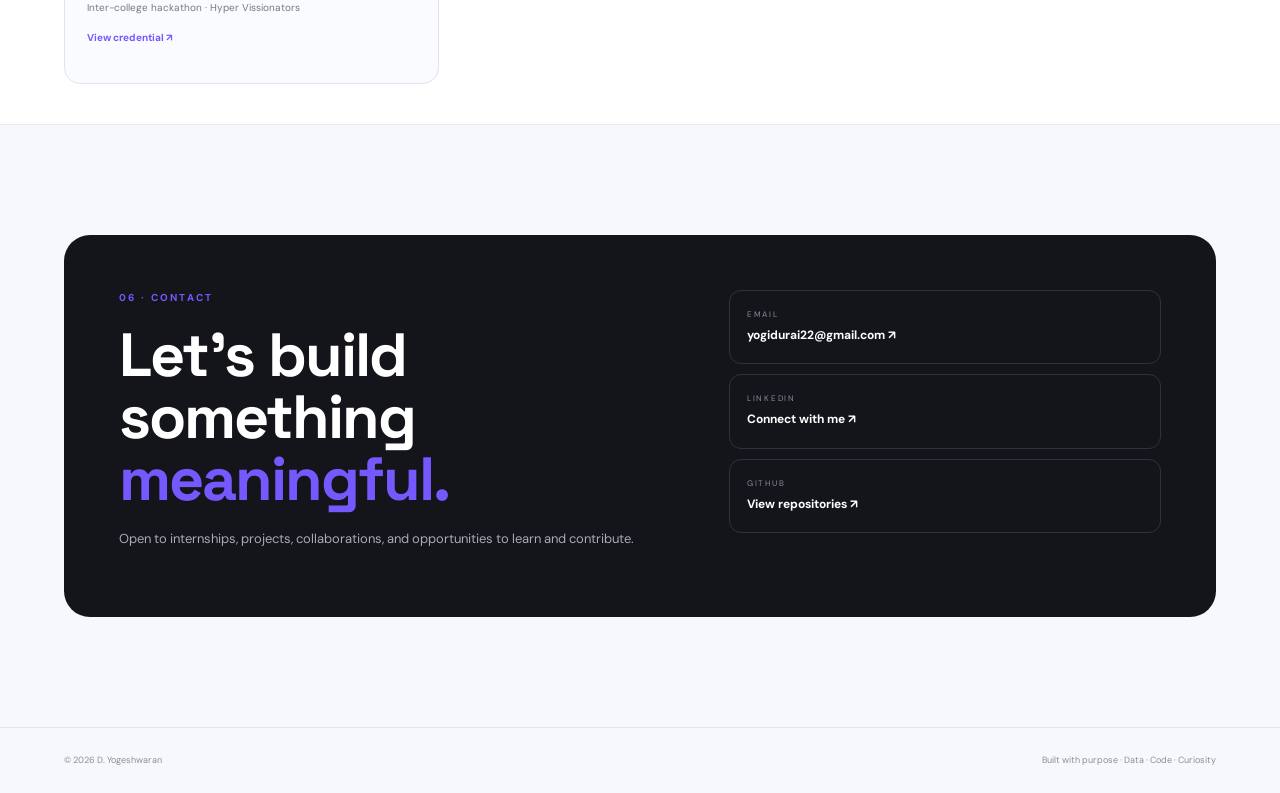
==== commit 02561968: "Add coding profile section to index.html" ====
--- a/index.html
+++ b/index.html
@@ -25,7 +25,7 @@
 <p class="intro">I build practical, data-driven solutions while growing my skills in Python, Java, SQL, machine learning, and software development.</p>
 <div class="hero-buttons"><a class="btn solid" href="#projects">View my work <b>↗</b></a><a class="btn outline" href="#contact">Get in touch</a></div>
 <div class="mini-stats"><div><b>8.06</b><small>CGPA</small></div><div><b>3rd</b><small>YEAR · CSE</small></div><div><b>01+</b><small>ML PROJECT</small></div></div></div>
-<div class="hero-art reveal delay"><div class="blob"></div><div class="photo-card"><img src="profile.jpg" alt="D. Yogeshwaran"></div><div class="code-card"><span>currently building</span><b>Data + ML solutions</b><small>Python · SQL · Scikit-learn</small></div><div class="spark s1">✦</div><div class="spark s2">✦</div></div>
+<div class="hero-art reveal delay"><div class="blob"></div><div class="photo-card"><img src="./profile.jpg?v=2" alt="D. Yogeshwaran"></div><div class="code-card"><span>currently building</span><b>Data + ML solutions</b><small>Python · SQL · Scikit-learn</small></div><div class="spark s1">✦</div><div class="spark s2">✦</div></div>
 </div></section>
 <div class="ticker"><span>PYTHON</span><i>✦</i><span>JAVA</span><i>✦</i><span>MYSQL</span><i>✦</i><span>DATA ANALYSIS</span><i>✦</i><span>MACHINE LEARNING</span><i>✦</i><span>PROBLEM SOLVING</span></div>
 <section class="section" id="about"><div class="section-label">01 · ABOUT</div><div class="split-head"><h2>Turning curiosity<br>into <span>real projects.</span></h2><p>I'm a Computer Science and Engineering undergraduate at <b>Kongunadu College of Engineering & Technology</b>, currently building a strong foundation for a career in Data Engineering.</p></div><div class="about-cards"><div class="about-main"><p>I enjoy learning by building. My experience includes a customer churn prediction project, technical training, paper presentation, poster events, and an inter-college hackathon.</p><p>My approach is simple: understand the fundamentals, apply them to practical problems, and keep improving.</p><div class="tags"><span>Data Engineering</span><span>Machine Learning</span><span>Python</span><span>Java</span><span>SQL</span></div></div><div class="info-card"><div><small>ROLE</small><b>Team Lead / Project Lead</b></div><div><small>FOCUS</small><b>Data Engineering · ML · DSA</b></div><div><small>LOCATION</small><b>Tamil Nadu, India</b></div></div></div></section>
@@ -37,7 +37,36 @@
 <article><span>05</span><h3>Developer Tools</h3><p>Git · GitHub · VS Code · Jupyter Notebook</p><div class="bar"><i style="width:76%"></i></div></article>
 </div></section>
 <section class="section" id="projects"><div class="section-label">03 · FEATURED PROJECT</div><div class="project-head"><h2>Work that turns<br>data into <span>insight.</span></h2><a href="https://github.com/yogidurai22-eng/customer-churn-prediction-system" target="_blank" rel="noopener">GitHub ↗</a></div><article class="project-card"><div class="project-top"><div><small>MACHINE LEARNING · 01</small><h3>Customer Churn<br><span>Prediction System</span></h3></div><div class="role">TEAM LEAD<br><b>PROJECT LEAD</b></div></div><p>A machine-learning system that analyzes customer demographic, service, contract, and billing information to predict customer churn. The workflow covers preprocessing, feature encoding, exploratory analysis, and classification.</p><div class="project-tags"><span>Python</span><span>Pandas</span><span>NumPy</span><span>Matplotlib</span><span>Scikit-learn</span></div><div class="project-footer"><div><small>MY CONTRIBUTION</small><b>Project coordination · Data preprocessing · ML workflow</b></div><a class="btn solid" href="project-details.html">Explore project ↗</a></div></article></section>
-<section class="section soft" id="journey"><div class="section-label">04 · JOURNEY</div><div class="split-head"><h2>Education &<br><span>achievements.</span></h2><p>A snapshot of my academic path and learning beyond the classroom.</p></div><div class="timeline">
+<section class="section coding-section" id="coding">
+<div class="section-label">04 · CODING PROFILE</div>
+<div class="split-head">
+<h2>Building skills<br>through <span>practice.</span></h2>
+<p>Regular problem solving on LeetCode to strengthen my DSA, logical thinking, and coding fundamentals.</p>
+</div>
+
+<div class="coding-card">
+<div class="coding-info">
+<div class="coding-logo">LC</div>
+<div>
+<small>LEETCODE</small>
+<h3>Yogesh13D</h3>
+<p>28+ problems solved across Easy & Medium difficulty.</p>
+</div>
+</div>
+
+<div class="coding-stats">
+<div><b>28+</b><small>SOLVED</small></div>
+<div><b>21</b><small>EASY</small></div>
+<div><b>7</b><small>MEDIUM</small></div>
+<div><b>37</b><small>SUBMISSIONS</small></div>
+</div>
+
+<a class="btn solid" href="https://leetcode.com/u/Yogesh13D/" target="_blank" rel="noopener">
+View LeetCode Profile ↗
+</a>
+</div>
+</section>
+<section class="section soft" id="journey"><div class="section-label">05 · JOURNEY</div><div class="split-head"><h2>Education &<br><span>achievements.</span></h2><p>A snapshot of my academic path and learning beyond the classroom.</p></div><div class="timeline">
 <div class="timeline-item"><span>CURRENT</span><div><h3>B.E. Computer Science & Engineering</h3><p>Kongunadu College of Engineering & Technology</p><b>3rd Year · CGPA 8.06</b></div></div>
 <div class="timeline-item"><span>12TH</span><div><h3>Higher Secondary Education</h3><p>M.CT.M.C.C Hr. Sec. School, Kanadukathan</p><b>450 marks</b></div></div>
 <div class="timeline-item"><span>10TH</span><div><h3>Secondary Education</h3><p>M.CT.M.C.C Hr. Sec. School, Kanadukathan</p><b>331 marks</b></div></div></div>
@@ -50,6 +79,6 @@
 <a href="ecofest-poster-prize.pdf" target="_blank"><small>ACHIEVEMENT</small><h3>II Prize — Poster Making</h3><p>ECOFEST ’25 · Kongu Engineering College</p><b>View credential ↗</b></a>
 <a href="electroblitz-hackathon.pdf" target="_blank"><small>HACKATHON</small><h3>Electroblitz 2K25</h3><p>Inter-college hackathon · Hyper Vissionators</p><b>View credential ↗</b></a>
 </div></section>
-<section class="contact" id="contact"><div class="contact-inner"><div><div class="section-label">05 · CONTACT</div><h2>Let's build something<br><span>meaningful.</span></h2><p>Open to internships, projects, collaborations, and opportunities to learn and contribute.</p></div><div class="contact-links"><a href="mailto:yogidurai22@gmail.com"><small>EMAIL</small><b>yogidurai22@gmail.com ↗</b></a><a href="https://www.linkedin.com/in/yogesh-waran-430379343" target="_blank" rel="noopener"><small>LINKEDIN</small><b>Connect with me ↗</b></a><a href="https://github.com/yogidurai22-eng" target="_blank" rel="noopener"><small>GITHUB</small><b>View repositories ↗</b></a></div></div></section>
+<section class="contact" id="contact"><div class="contact-inner"><div><div class="section-label">06 · CONTACT</div><h2>Let's build something<br><span>meaningful.</span></h2><p>Open to internships, projects, collaborations, and opportunities to learn and contribute.</p></div><div class="contact-links"><a href="mailto:yogidurai22@gmail.com"><small>EMAIL</small><b>yogidurai22@gmail.com ↗</b></a><a href="https://www.linkedin.com/in/yogesh-waran-430379343" target="_blank" rel="noopener"><small>LINKEDIN</small><b>Connect with me ↗</b></a><a href="https://github.com/yogidurai22-eng" target="_blank" rel="noopener"><small>GITHUB</small><b>View repositories ↗</b></a></div></div></section>
 </main><footer><span>© 2026 D. Yogeshwaran</span><span>Built with purpose · Data · Code · Curiosity</span></footer>
 <script src="script.js"></script></body></html>
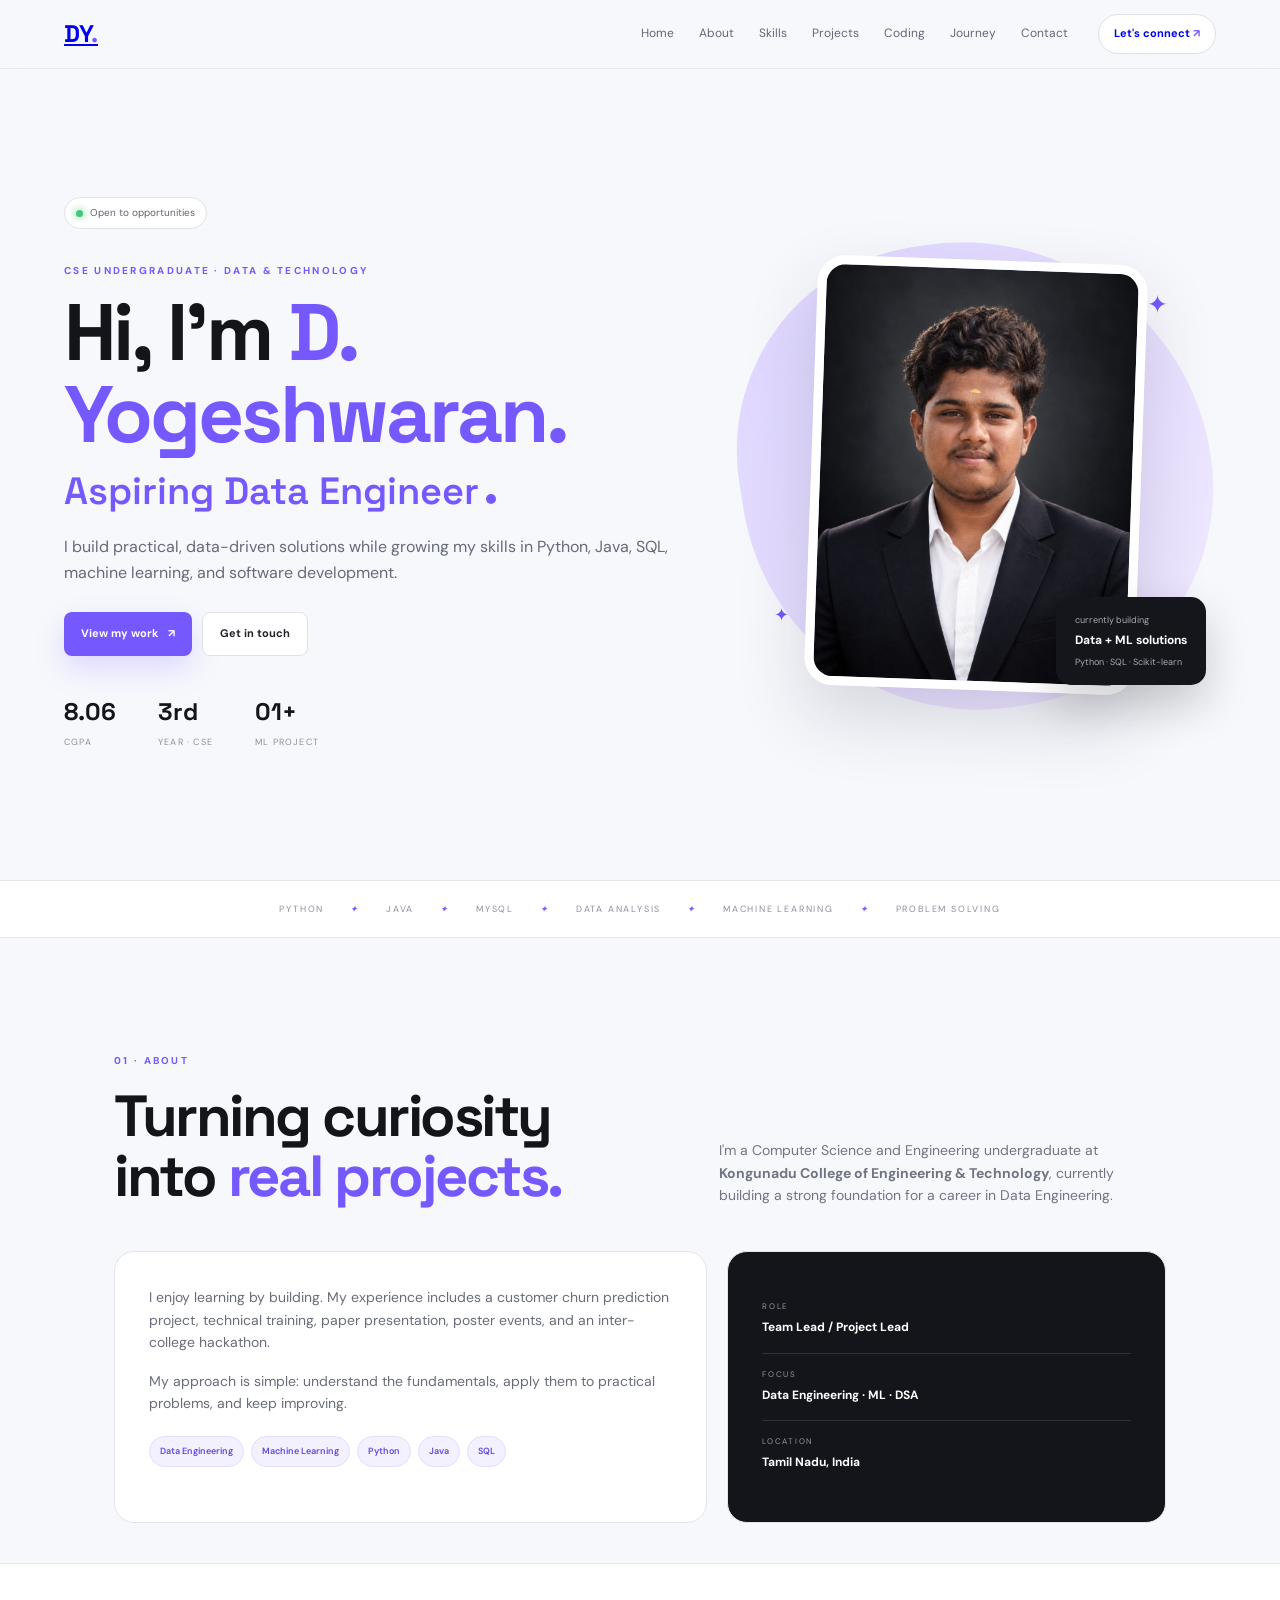
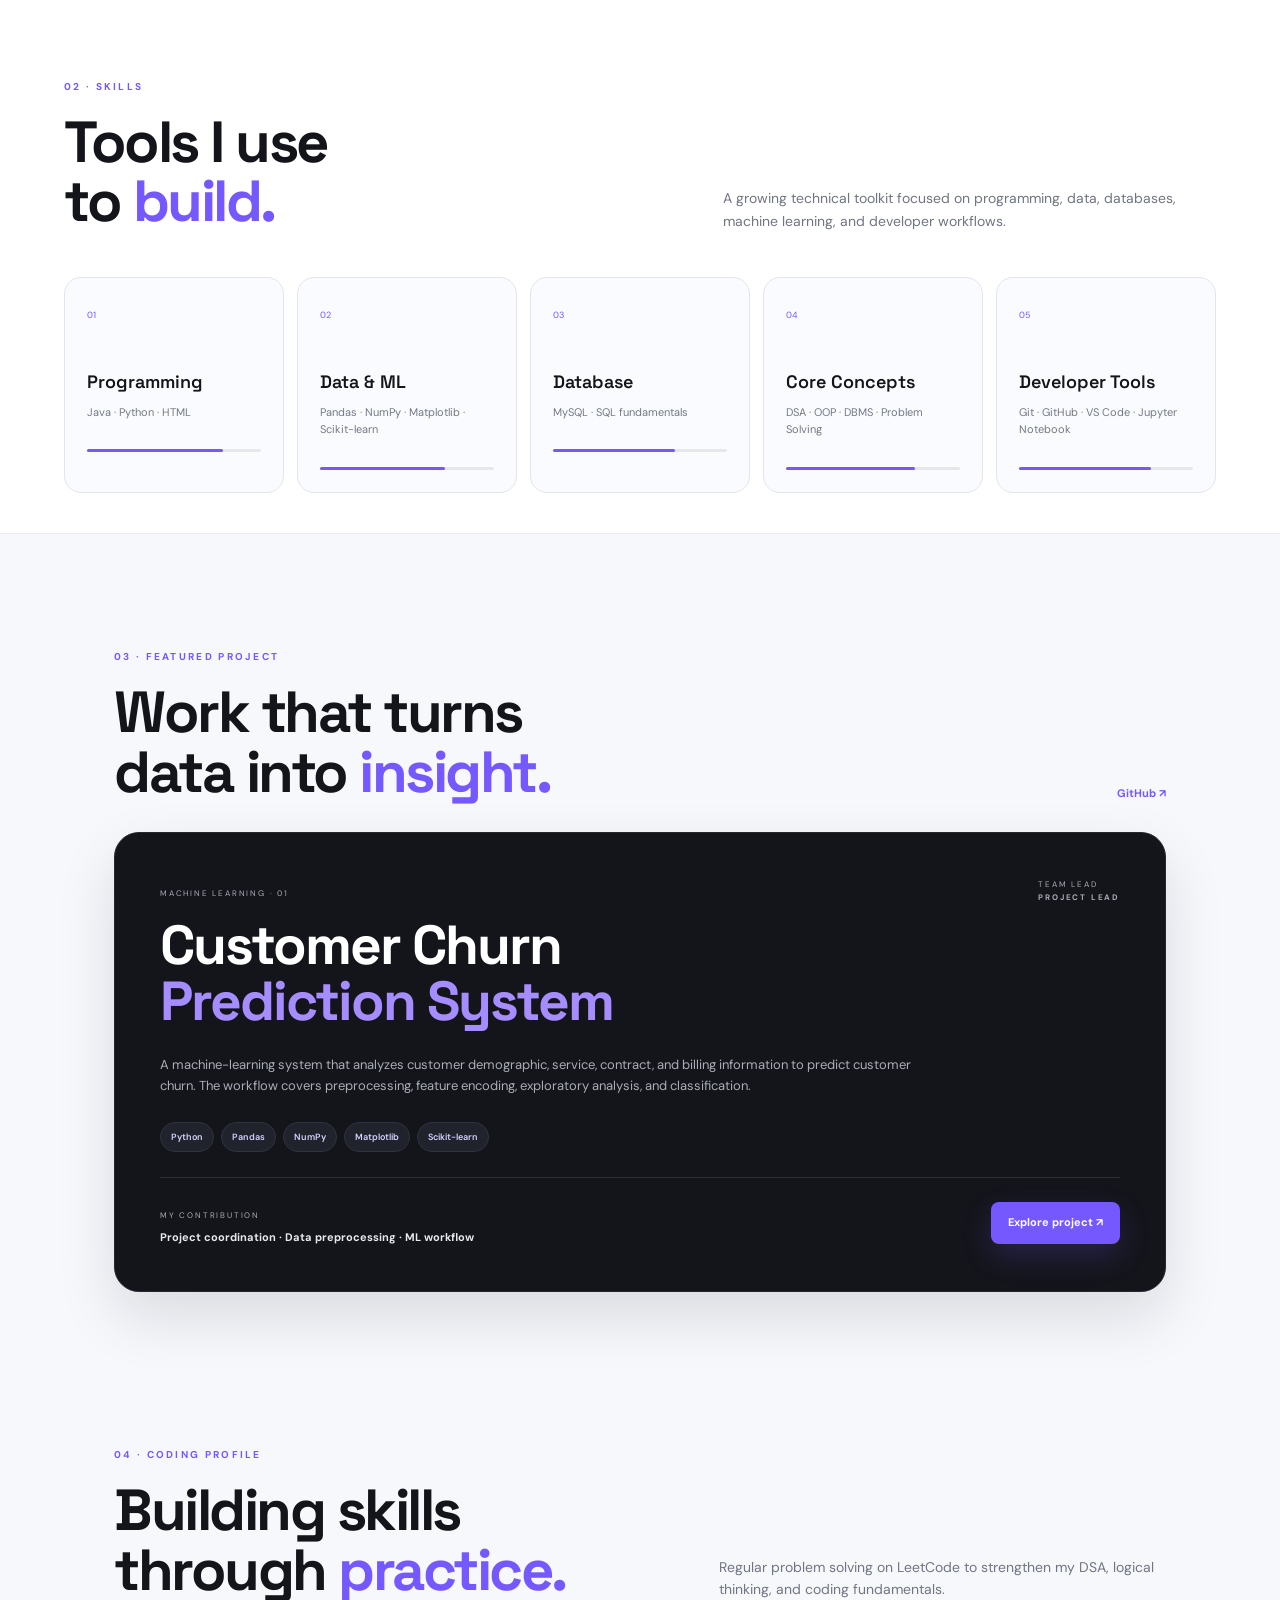
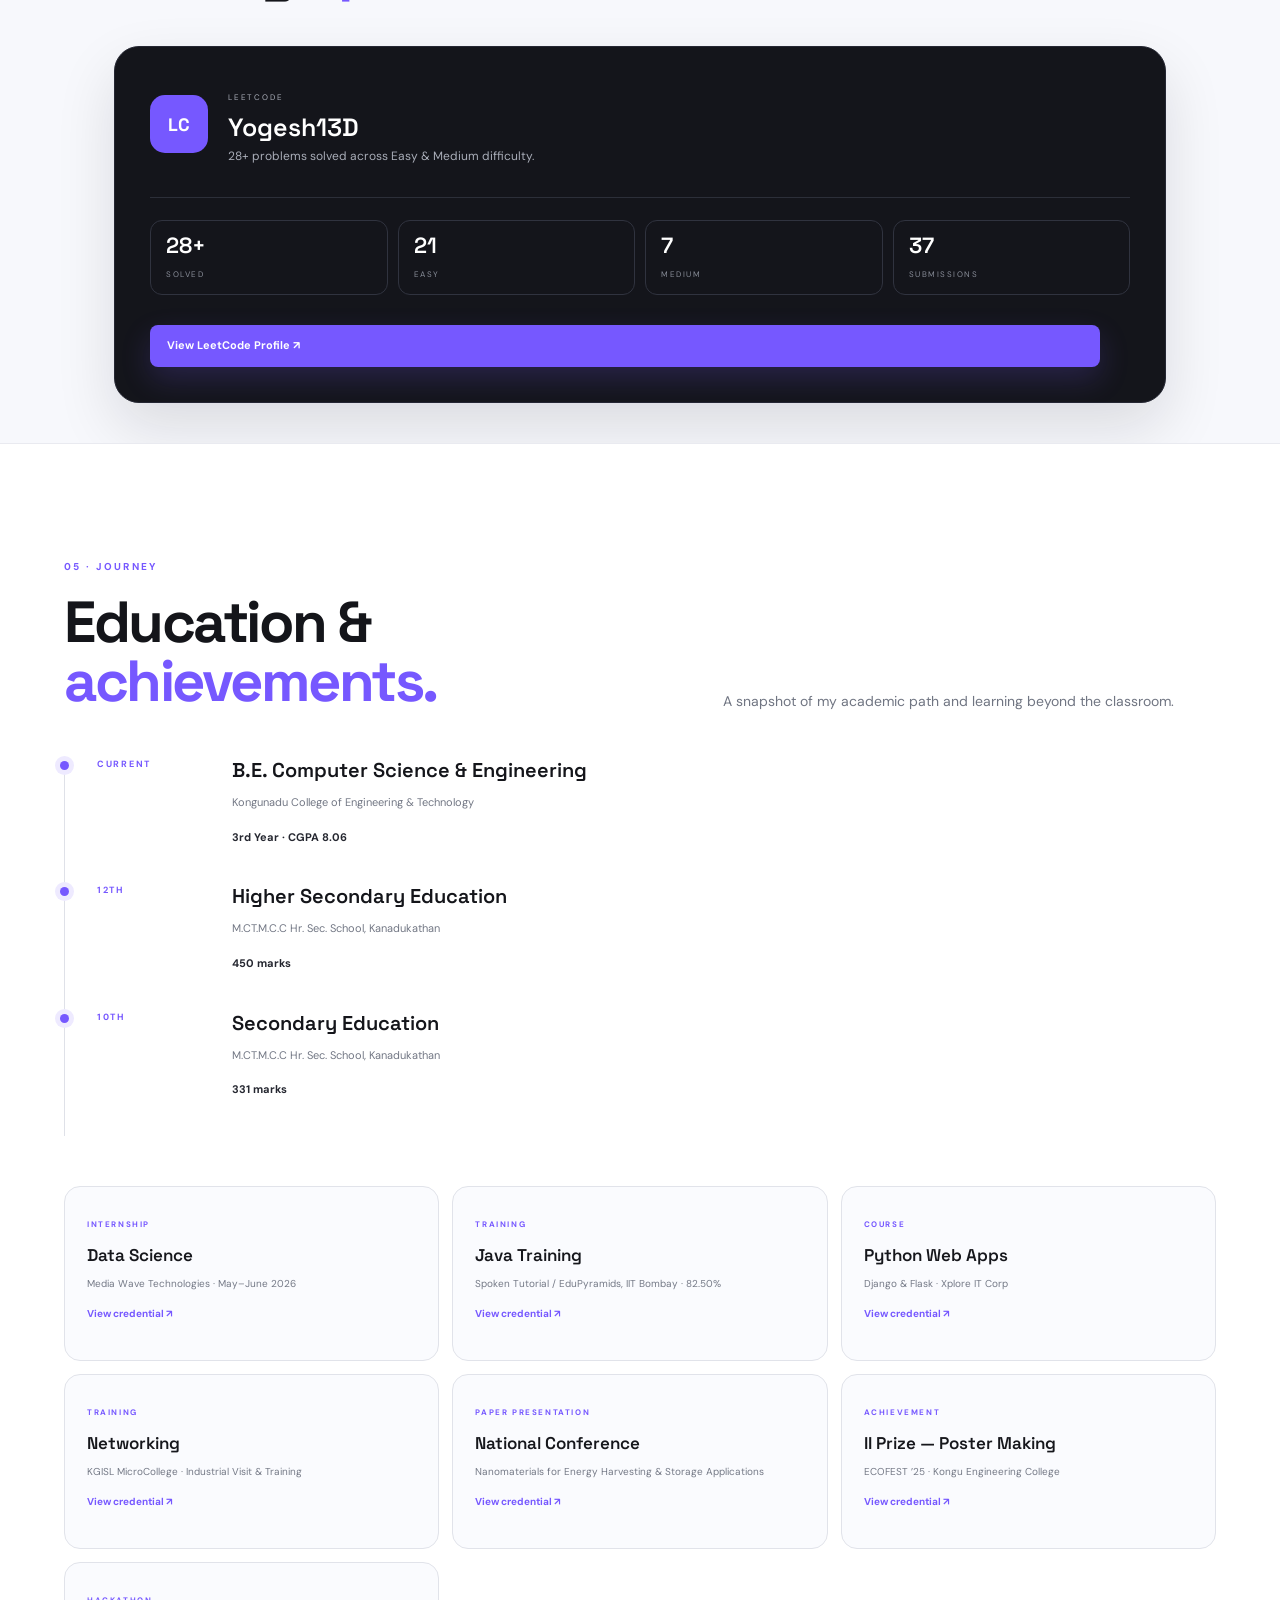
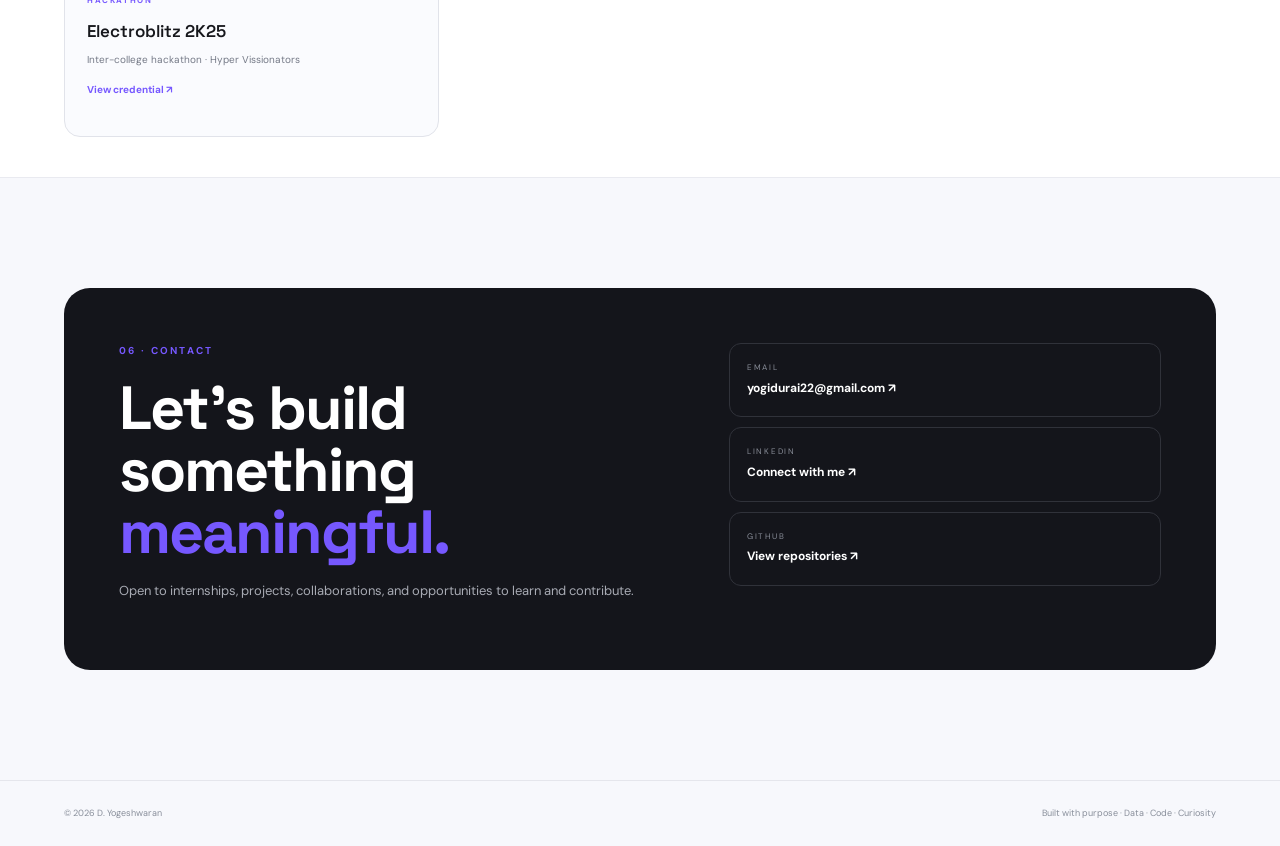
==== commit 84c731cf: "Add Coding navbar link" ====
--- a/index.html
+++ b/index.html
@@ -13,7 +13,7 @@
 <header class="nav-wrap"><div class="nav">
 <a class="logo" href="#home">DY<span>.</span></a>
 <button class="hamb" id="hamb">☰</button>
-<nav id="nav"><a href="#home">Home</a><a href="#about">About</a><a href="#skills">Skills</a><a href="#projects">Projects</a><a href="#journey">Journey</a><a href="#contact">Contact</a></nav>
+<nav id="nav"><a href="#home">Home</a><a href="#about">About</a><a href="#skills">Skills</a><a href="#projects">Projects</a><a href="#coding">Coding</a><a href="#journey">Journey</a><a href="#contact">Contact</a></nav>
 <a class="nav-pill" href="mailto:yogidurai22@gmail.com">Let's connect <b>↗</b></a>
 </div></header>
 <main>
--- a/style.css
+++ b/style.css
@@ -1,3 +1,4 @@
 *{box-sizing:border-box}html{scroll-behavior:smooth;scroll-padding-top:90px}body{margin:0;background:#f7f8fc;color:#14151a;font-family:'DM Sans',sans-serif;line-height:1.6}.progress{position:fixed;z-index:100;left:0;top:0;height:3px;background:linear-gradient(90deg,#7658ff,#a76bff);width:0}.nav-wrap{position:fixed;z-index:50;top:0;left:0;right:0;padding:14px 5%;background:rgba(247,248,252,.78);backdrop-filter:blur(18px);border-bottom:1px solid #e9eaf0}.nav{max-width:1180px;margin:auto;display:flex;align-items:center;gap:30px}.logo{font:700 24px 'Space Grotesk';margin-right:auto}.logo span,h1 span,h2 span,.section-label,.kicker{color:#7658ff}.nav nav{display:flex;gap:25px}.nav nav a{font-size:12px;color:#636875;text-decoration:none}.nav nav a:hover{color:#14151a}.nav-pill{font-size:11px;font-weight:700;text-decoration:none;border:1px solid #dedfe7;padding:10px 15px;border-radius:30px;background:#fff}.nav-pill b{color:#7658ff}.hamb{display:none;border:0;background:none;font-size:21px}.hero{padding:150px 5% 80px;overflow:hidden}.hero-inner{max-width:1180px;margin:auto;display:grid;grid-template-columns:1.12fr .88fr;align-items:center;gap:60px;min-height:650px}.availability{display:inline-flex;align-items:center;gap:7px;padding:7px 11px;border:1px solid #e1e2e9;background:#fff;border-radius:30px;font-size:10px;color:#616572;margin-bottom:24px}.availability span{width:7px;height:7px;border-radius:50%;background:#44c779;box-shadow:0 0 8px #44c779}.kicker{font-size:10px;letter-spacing:2.3px;font-weight:700}.hero h1{font:700 clamp(50px,6.5vw,80px)/1.02 'Space Grotesk';letter-spacing:-3px;margin:13px 0}.hero h2{font:600 clamp(25px,3vw,38px)/1.2 'Space Grotesk';margin:0}.hero h2 i{display:inline-block;width:10px;height:10px;background:#7658ff;border-radius:50%;margin-left:7px}.intro{max-width:650px;color:#666b78;font-size:16px;margin:20px 0 27px}.hero-buttons{display:flex;gap:10px;flex-wrap:wrap}.btn{display:inline-flex;align-items:center;gap:10px;padding:12px 17px;border-radius:8px;text-decoration:none;font-size:11px;font-weight:700;transition:.25s}.btn.solid{background:#7658ff;color:#fff;box-shadow:0 12px 30px rgba(118,88,255,.2)}.btn.solid:hover{transform:translateY(-2px)}.btn.outline{border:1px solid #dfe1e8;background:#fff;color:#20222a}.mini-stats{display:flex;gap:42px;margin-top:40px}.mini-stats b{font:700 24px 'Space Grotesk';display:block}.mini-stats small{font-size:9px;color:#8b909c;letter-spacing:1.2px}.hero-art{position:relative;min-height:560px;display:flex;justify-content:center;align-items:center}.blob{position:absolute;width:470px;height:470px;border-radius:45% 55% 48% 52%;background:linear-gradient(135deg,#ded6ff,#f0e9ff);transform:rotate(-9deg)}.photo-card{position:relative;z-index:2;width:330px;height:430px;border-radius:28px;overflow:hidden;border:9px solid #fff;box-shadow:0 30px 70px rgba(42,36,69,.16);transform:rotate(2deg)}.photo-card img{width:100%;height:100%;object-fit:cover}.code-card{position:absolute;z-index:3;right:2%;bottom:70px;background:#15161c;color:#fff;border-radius:15px;padding:16px 19px;box-shadow:0 20px 45px rgba(15,16,22,.2)}.code-card span,.code-card small{display:block;color:#a7aab3;font-size:9px}.code-card b{display:block;font-size:12px;margin:4px 0}.spark{position:absolute;color:#7658ff;font-size:25px}.s1{top:90px;right:10%}.s2{bottom:125px;left:8%;font-size:18px}.ticker{border-block:1px solid #e5e6ec;display:flex;justify-content:center;gap:26px;align-items:center;height:58px;color:#8b909d;font-size:9px;letter-spacing:1.8px;background:#fff}.ticker i{color:#7658ff}.section{max-width:1180px;margin:auto;padding:115px 5% 40px}.section.soft{max-width:none;background:#fff;border-block:1px solid #e9eaf0}.section.soft>*{max-width:1180px;margin-left:auto;margin-right:auto}.section-label{font-size:10px;letter-spacing:2.3px;font-weight:700;margin-bottom:18px}.split-head{display:grid;grid-template-columns:1fr .85fr;gap:80px;align-items:end;margin-bottom:45px}.split-head h2,.project-head h2{font:700 clamp(38px,5vw,58px)/1.03 'Space Grotesk';letter-spacing:-2.5px;margin:0}.split-head>p{font-size:14px;color:#707582;margin:0}.about-cards{display:grid;grid-template-columns:1.15fr .85fr;gap:20px}.about-main,.info-card{background:#fff;border:1px solid #e3e5ec;border-radius:20px;padding:34px}.about-main p{color:#686d79;font-size:14px;margin-top:0}.about-main p+p{margin-top:16px}.tags{display:flex;flex-wrap:wrap;gap:7px;margin-top:22px}.tags span,.project-tags span{padding:7px 10px;background:#f3f1ff;border:1px solid #e4ddff;color:#6547db;border-radius:30px;font-size:9px;font-weight:600}.info-card{background:#14151b;color:#fff}.info-card div{padding:14px 0;border-bottom:1px solid #30323a}.info-card div:last-child{border:0}.info-card small{display:block;color:#9296a0;font-size:8px;letter-spacing:1.7px}.info-card b{font-size:12px}.skill-grid{display:grid;grid-template-columns:repeat(5,1fr);gap:13px}.skill-grid article{background:#fafbfe;border:1px solid #e3e5ec;border-radius:17px;padding:22px;min-height:205px}.skill-grid article>span{color:#7658ff;font-size:9px}.skill-grid h3{font:600 18px 'Space Grotesk';margin:44px 0 8px}.skill-grid p{color:#737885;font-size:11px}.bar{height:3px;background:#e6e7ed;margin-top:28px;border-radius:10px}.bar i{display:block;height:100%;background:#7658ff;border-radius:10px}.project-head{display:flex;justify-content:space-between;align-items:end;margin-bottom:30px}.project-head>a{font-size:11px;color:#7658ff;text-decoration:none;font-weight:700}.project-card{background:#14151b;color:#fff;border-radius:25px;padding:45px;border:1px solid #252733;box-shadow:0 25px 60px rgba(17,18,25,.12)}.project-top{display:flex;justify-content:space-between;gap:25px}.project-top small,.project-card .role,.project-footer small{font-size:8px;letter-spacing:1.8px;color:#a9adb8}.project-card h3{font:700 clamp(32px,4.5vw,55px)/1.02 'Space Grotesk';letter-spacing:-2px;margin:13px 0}.project-card h3 span{color:#a58cff}.project-card>p{max-width:780px;color:#a9adb8;font-size:13px}.project-tags{display:flex;gap:7px;flex-wrap:wrap;margin:25px 0}.project-tags span{background:#20222c;border-color:#30333f;color:#d8d2ff}.project-footer{display:flex;justify-content:space-between;align-items:center;gap:25px;border-top:1px solid #2c2f39;padding-top:22px}.project-footer b{display:block;font-size:11px;color:#e8e9ed;margin-top:3px}.timeline{border-left:1px solid #dfe1e8;margin-bottom:50px}.timeline-item{position:relative;display:grid;grid-template-columns:110px 1fr;gap:25px;padding:0 0 35px 32px}.timeline-item:before{content:'';position:absolute;left:-5px;top:4px;width:9px;height:9px;background:#7658ff;border-radius:50%;box-shadow:0 0 0 5px #eeeaff}.timeline-item>span{font-size:9px;letter-spacing:1.7px;color:#7658ff;font-weight:700}.timeline-item h3{font:600 20px 'Space Grotesk';margin:0}.timeline-item p,.timeline-item b{font-size:11px;color:#727784}.timeline-item b{color:#252730}.credential-grid{display:grid;grid-template-columns:repeat(3,1fr);gap:13px}.credential-grid a{display:block;text-decoration:none;color:#16171c;background:#fafbfe;border:1px solid #e1e3ea;border-radius:16px;padding:22px;min-height:175px;transition:.25s}.credential-grid a:hover{transform:translateY(-4px);border-color:#cfc5ff;box-shadow:0 14px 30px rgba(49,38,100,.08)}.credential-grid small{font-size:8px;letter-spacing:1.6px;color:#7658ff;font-weight:700}.credential-grid h3{font:600 17px 'Space Grotesk';margin:10px 0 6px}.credential-grid p{font-size:10px;color:#747986}.credential-grid b{display:block;color:#7658ff;font-size:10px;margin-top:14px}.contact{padding:110px 5%}.contact-inner{max-width:1180px;margin:auto;border-radius:26px;background:#14151b;color:#fff;padding:55px;display:grid;grid-template-columns:1fr .8fr;gap:70px}.contact h2{font:700 clamp(40px,5vw,61px)/1.02 'Space Grotesk';letter-spacing:-2px;margin:0}.contact p{color:#a8abb4;font-size:13px;max-width:570px;margin-top:18px}.contact-links{display:flex;flex-direction:column;gap:10px}.contact-links a{padding:17px;border:1px solid #30323a;border-radius:12px;text-decoration:none;color:#fff}.contact-links a:hover{border-color:#7658ff}.contact-links small{display:block;font-size:8px;letter-spacing:1.7px;color:#898e99}.contact-links b{font-size:12px}.details{max-width:1050px;margin:auto;padding:145px 5% 100px}.details h1{font:700 clamp(50px,7vw,82px)/1 'Space Grotesk';letter-spacing:-3px;margin:0}.details .lead{max-width:720px;color:#707582;font-size:16px;margin:20px 0 50px}.detail-grid{display:grid;grid-template-columns:1fr 1fr;gap:14px;margin-bottom:30px}.detail-grid article{background:#fff;border:1px solid #e0e2e9;border-radius:17px;padding:28px}.detail-grid small{font-size:8px;letter-spacing:1.7px;color:#7658ff}.detail-grid h2{font:600 21px 'Space Grotesk'}.detail-grid p,.detail-grid li{font-size:12px;color:#737884}.detail-grid ol{padding-left:18px}footer{padding:25px 5%;border-top:1px solid #e5e6ec;display:flex;justify-content:space-between;color:#888e9a;font-size:9px}.reveal{opacity:0;transform:translateY(18px);transition:.7s}.reveal.show{opacity:1;transform:none}.delay{transition-delay:.12s}
 @media(max-width:900px){.nav nav{display:none}.nav nav.open{display:flex;position:absolute;top:68px;left:0;right:0;padding:20px 6%;background:rgba(247,248,252,.98);flex-direction:column;border-bottom:1px solid #e4e5eb}.hamb{display:block}.hero-inner{grid-template-columns:1fr}.hero-art{order:-1;min-height:470px}.skill-grid{grid-template-columns:repeat(2,1fr)}.credential-grid{grid-template-columns:repeat(2,1fr)}.about-cards,.split-head,.contact-inner{grid-template-columns:1fr}.project-footer{align-items:flex-start;flex-direction:column}}
 @media(max-width:620px){.hero{padding-top:110px}.hero h1{font-size:48px;letter-spacing:-2px}.hero-art{min-height:400px}.photo-card{width:260px;height:340px}.blob{width:360px;height:360px}.code-card{right:0;bottom:25px}.ticker{justify-content:flex-start;padding-left:20px;overflow:hidden}.ticker span:nth-of-type(n+5),.ticker i:nth-of-type(n+5){display:none}.section{padding-top:80px}.skill-grid,.credential-grid,.detail-grid{grid-template-columns:1fr}.project-card,.contact-inner{padding:28px}.project-top{flex-direction:column}.timeline-item{grid-template-columns:1fr;gap:3px}.contact{padding:80px 5%}footer{flex-direction:column;gap:5px}}
+.coding-card{background:#14151b;color:#fff;border-radius:25px;padding:35px;border:1px solid #252733;box-shadow:0 25px 60px rgba(17,18,25,.12);display:grid;grid-template-columns:1fr auto;gap:30px;align-items:center}.coding-info{display:flex;align-items:center;gap:20px}.coding-logo{width:58px;height:58px;border-radius:15px;background:#7658ff;display:flex;align-items:center;justify-content:center;font:700 18px 'Space Grotesk'}.coding-info small{font-size:8px;letter-spacing:1.8px;color:#a9adb8}.coding-info h3{font:600 25px 'Space Grotesk';margin:4px 0}.coding-info p{font-size:12px;color:#a9adb8;margin:0}.coding-stats{grid-column:1/-1;display:grid;grid-template-columns:repeat(4,1fr);gap:10px;border-top:1px solid #2c2f39;padding-top:22px}.coding-stats div{padding:10px 15px;border:1px solid #30333f;border-radius:12px}.coding-stats b{display:block;font:600 22px 'Space Grotesk'}.coding-stats small{font-size:8px;letter-spacing:1.5px;color:#898e99}@media(max-width:620px){.coding-card{grid-template-columns:1fr;padding:25px}.coding-stats{grid-template-columns:repeat(2,1fr)}}
